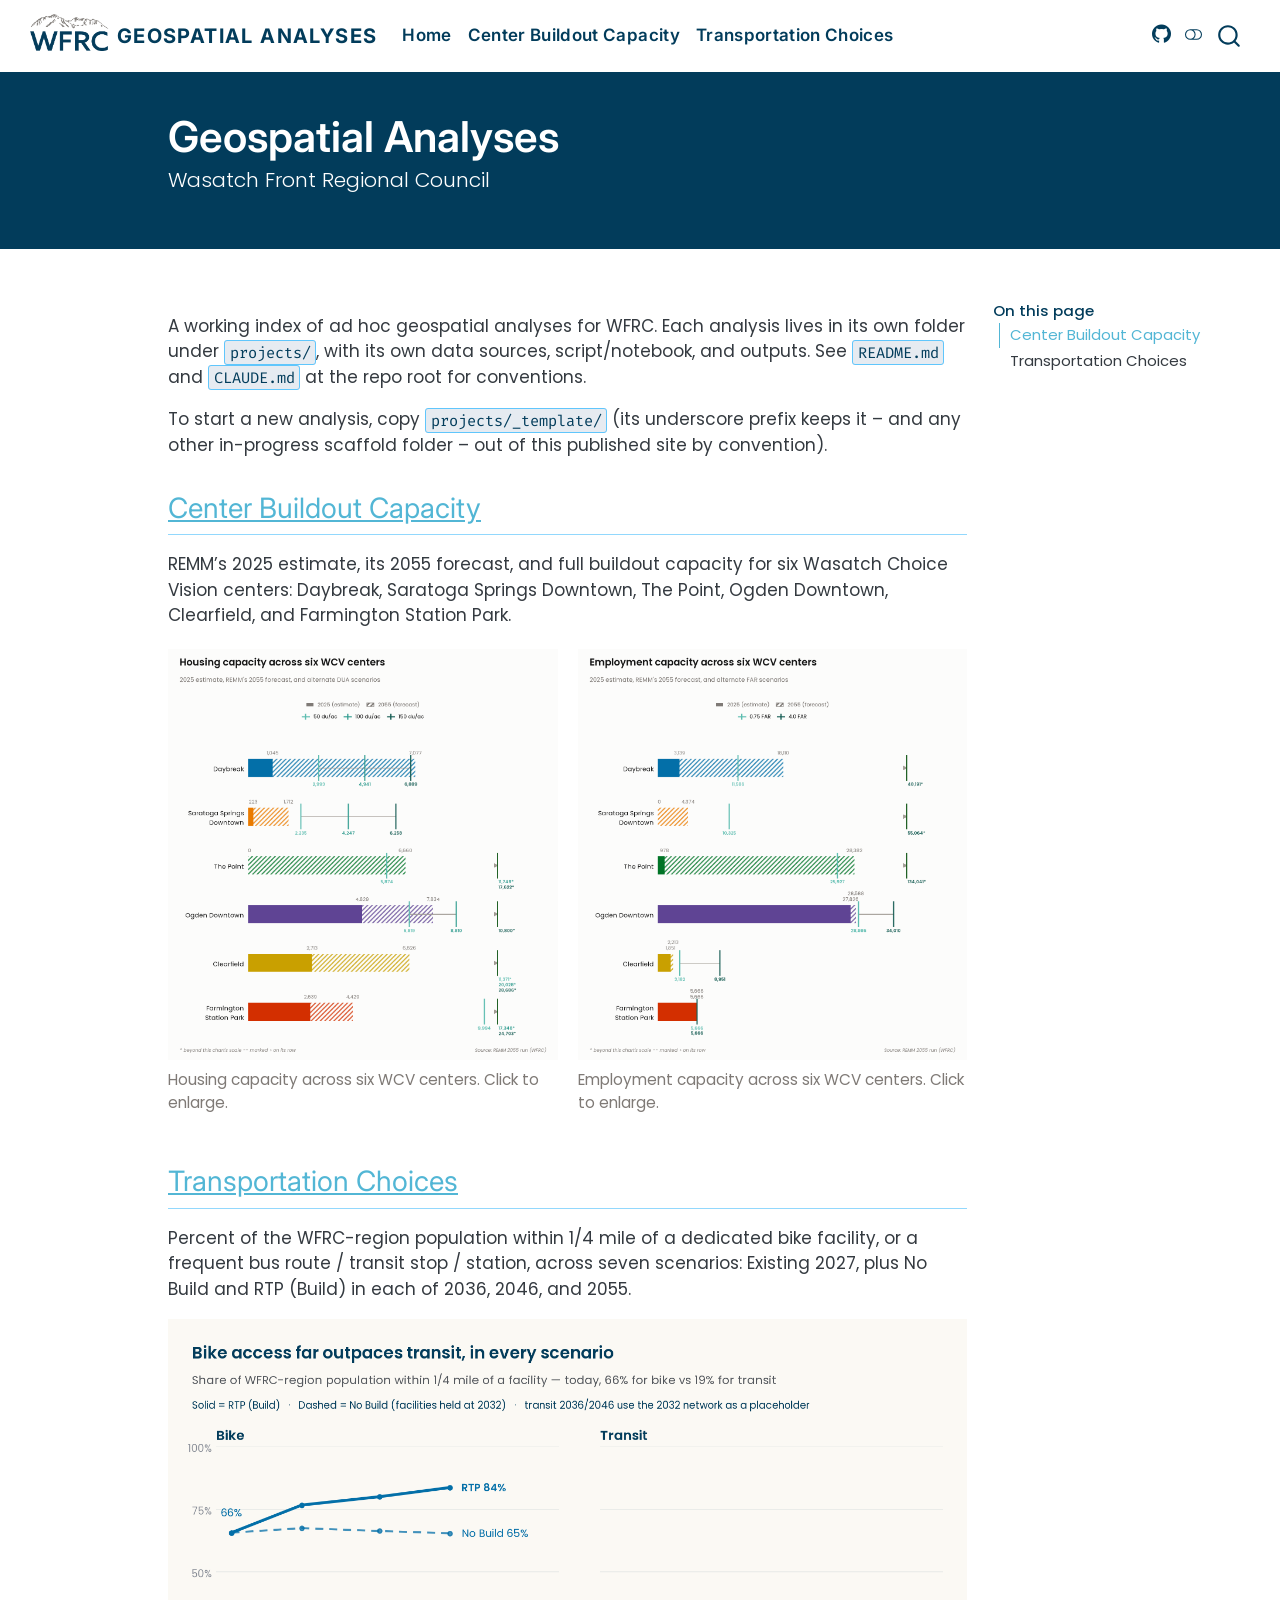
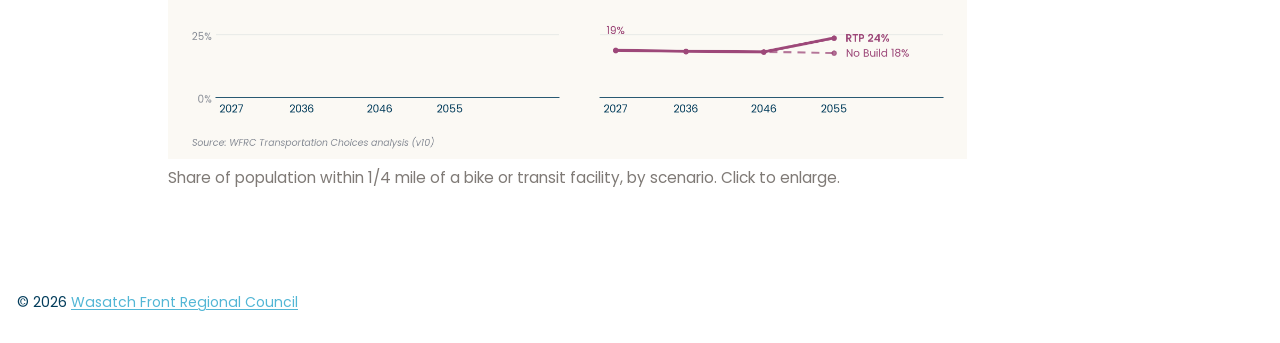
==== docs/index.html @ dd99d4b2 "Use TDM transit stops for 2032/2055 and add 2036/2046 scenarios Transit 2032 and 2055 now come from " ====
<!DOCTYPE html>
<html xmlns="http://www.w3.org/1999/xhtml" lang="en" xml:lang="en"><head>

<meta charset="utf-8">
<meta name="generator" content="quarto-1.10.19">

<meta name="viewport" content="width=device-width, initial-scale=1.0, user-scalable=yes">


<title>Geospatial Analyses</title>
<style>
/* Default styles provided by pandoc.
** See https://pandoc.org/MANUAL.html#variables-for-html for config info.
*/
span.smallcaps{font-variant: small-caps;}
div.columns{display: flex; gap: 1.5em;}
div.column{flex: auto;}
@media screen {
div.columns{gap: min(4vw, 1.5em);}
div.column{overflow-x: auto;}
}
div.hanging-indent{margin-left: 1.5em; text-indent: -1.5em;}
ul.task-list{list-style: none;}
ul.task-list li input[type="checkbox"] {
  width: 0.8em;
  margin: 0 0.8em 0.2em -1em; /* quarto-specific, see https://github.com/quarto-dev/quarto-cli/issues/4556 */ 
  vertical-align: middle;
}
</style>


<script src="site_libs/quarto-nav/quarto-nav.js"></script>
<script src="site_libs/quarto-nav/headroom.min.js"></script>
<script src="site_libs/clipboard/clipboard.min.js"></script>
<script src="site_libs/quarto-search/autocomplete.umd.js"></script>
<script src="site_libs/quarto-search/fuse.min.js"></script>
<script src="site_libs/quarto-search/quarto-search.js"></script>
<meta name="quarto:offset" content="./">
<link href="site_libs\quarto-contrib\quarto-project\WFRCAnalytics\wfrc-brand\assets\logo\abbreviated\WFRC_logo_abbreviated_color_transparent.png" rel="icon" type="image/png">
<script src="site_libs/quarto-html/quarto.js" type="module"></script>
<script src="site_libs/quarto-html/tabsets/tabsets.js" type="module"></script>
<script src="site_libs/quarto-html/popper.min.js"></script>
<script src="site_libs/quarto-html/tippy.umd.min.js"></script>
<script src="site_libs/quarto-html/anchor.min.js"></script>
<link href="site_libs/quarto-html/tippy.css" rel="stylesheet">
<link href="site_libs/quarto-html/quarto-syntax-highlighting-60ec1177cfdf62637d5ff5fe2fc1aa23.css" rel="stylesheet" class="quarto-color-scheme" id="quarto-text-highlighting-styles">
<link href="site_libs/quarto-html/quarto-syntax-highlighting-dark-89f44826677438c52e290590fe6b0c8e.css" rel="stylesheet" class="quarto-color-scheme quarto-color-alternate" id="quarto-text-highlighting-styles">
<link href="site_libs/quarto-html/quarto-syntax-highlighting-60ec1177cfdf62637d5ff5fe2fc1aa23.css" rel="stylesheet" class="quarto-color-scheme-extra" id="quarto-text-highlighting-styles">
<script src="site_libs/bootstrap/bootstrap.min.js"></script>
<link href="site_libs/bootstrap/bootstrap-icons.css" rel="stylesheet">
<link href="site_libs/bootstrap/bootstrap-3046a2816f1eb4cf4ba0e1340347d047.min.css" rel="stylesheet" append-hash="true" class="quarto-color-scheme" id="quarto-bootstrap" data-mode="light">
<link href="site_libs/bootstrap/bootstrap-dark-b57f8575dc63be3942c758a4f1ae21c0.min.css" rel="stylesheet" append-hash="true" class="quarto-color-scheme quarto-color-alternate" id="quarto-bootstrap" data-mode="dark">
<link href="site_libs/bootstrap/bootstrap-3046a2816f1eb4cf4ba0e1340347d047.min.css" rel="stylesheet" append-hash="true" class="quarto-color-scheme-extra" id="quarto-bootstrap" data-mode="light">
<script src="site_libs/quarto-contrib/glightbox/glightbox.min.js"></script>
<link href="site_libs/quarto-contrib/glightbox/glightbox.min.css" rel="stylesheet">
<link href="site_libs/quarto-contrib/glightbox/lightbox.css" rel="stylesheet">
<script id="quarto-search-options" type="application/json">{
  "location": "navbar",
  "copy-button": false,
  "collapse-after": 3,
  "panel-placement": "end",
  "type": "overlay",
  "limit": 50,
  "keyboard-shortcut": [
    "f",
    "/",
    "s"
  ],
  "show-item-context": false,
  "language": {
    "search-no-results-text": "No results",
    "search-matching-documents-text": "matching documents",
    "search-copy-link-title": "Copy link to search",
    "search-hide-matches-text": "Hide additional matches",
    "search-more-match-text": "more match in this document",
    "search-more-matches-text": "more matches in this document",
    "search-clear-button-title": "Clear",
    "search-text-placeholder": "",
    "search-detached-cancel-button-title": "Cancel",
    "search-submit-button-title": "Submit",
    "search-label": "Search"
  }
}</script>


</head>

<body class="nav-fixed quarto-light"><script id="quarto-html-before-body" type="application/javascript">
    const toggleBodyColorMode = (bsSheetEl) => {
      const mode = bsSheetEl.getAttribute("data-mode");
      const bodyEl = window.document.querySelector("body");
      if (mode === "dark") {
        bodyEl.classList.add("quarto-dark");
        bodyEl.classList.remove("quarto-light");
      } else {
        bodyEl.classList.add("quarto-light");
        bodyEl.classList.remove("quarto-dark");
      }
    }
    const toggleBodyColorPrimary = () => {
      const bsSheetEl = window.document.querySelector("link#quarto-bootstrap:not([rel=disabled-stylesheet])");
      if (bsSheetEl) {
        toggleBodyColorMode(bsSheetEl);
      }
    }
    const setColorSchemeToggle = (alternate) => {
      const toggles = window.document.querySelectorAll('.quarto-color-scheme-toggle');
      for (let i=0; i < toggles.length; i++) {
        const toggle = toggles[i];
        if (toggle) {
          if (alternate) {
            toggle.classList.add("alternate");
          } else {
            toggle.classList.remove("alternate");
          }
        }
      }
    };
    const toggleColorMode = (alternate) => {
      // Switch the stylesheets
      const primaryStylesheets = window.document.querySelectorAll('link.quarto-color-scheme:not(.quarto-color-alternate)');
      const alternateStylesheets = window.document.querySelectorAll('link.quarto-color-scheme.quarto-color-alternate');
      manageTransitions('#quarto-margin-sidebar .nav-link', false);
      if (alternate) {
        // note: dark is layered on light, we don't disable primary!
        enableStylesheet(alternateStylesheets);
        for (const sheetNode of alternateStylesheets) {
          if (sheetNode.id === "quarto-bootstrap") {
            toggleBodyColorMode(sheetNode);
          }
        }
      } else {
        disableStylesheet(alternateStylesheets);
        enableStylesheet(primaryStylesheets)
        toggleBodyColorPrimary();
      }
      manageTransitions('#quarto-margin-sidebar .nav-link', true);
      // Switch the toggles
      setColorSchemeToggle(alternate)
      // Hack to workaround the fact that safari doesn't
      // properly recolor the scrollbar when toggling (#1455)
      if (navigator.userAgent.indexOf('Safari') > 0 && navigator.userAgent.indexOf('Chrome') == -1) {
        manageTransitions("body", false);
        window.scrollTo(0, 1);
        setTimeout(() => {
          window.scrollTo(0, 0);
          manageTransitions("body", true);
        }, 40);
      }
    }
    const disableStylesheet = (stylesheets) => {
      for (let i=0; i < stylesheets.length; i++) {
        const stylesheet = stylesheets[i];
        stylesheet.rel = 'disabled-stylesheet';
      }
    }
    const enableStylesheet = (stylesheets) => {
      for (let i=0; i < stylesheets.length; i++) {
        const stylesheet = stylesheets[i];
        if(stylesheet.rel !== 'stylesheet') { // for Chrome, which will still FOUC without this check
          stylesheet.rel = 'stylesheet';
        }
      }
    }
    const manageTransitions = (selector, allowTransitions) => {
      const els = window.document.querySelectorAll(selector);
      for (let i=0; i < els.length; i++) {
        const el = els[i];
        if (allowTransitions) {
          el.classList.remove('notransition');
        } else {
          el.classList.add('notransition');
        }
      }
    }
    const isFileUrl = () => {
      return window.location.protocol === 'file:';
    }
    const hasAlternateSentinel = () => {
      let styleSentinel = getColorSchemeSentinel();
      if (styleSentinel !== null) {
        return styleSentinel === "alternate";
      } else {
        return false;
      }
    }
    const setStyleSentinel = (alternate) => {
      const value = alternate ? "alternate" : "default";
      if (!isFileUrl()) {
        window.localStorage.setItem("quarto-color-scheme", value);
      } else {
        localAlternateSentinel = value;
      }
    }
    const getColorSchemeSentinel = () => {
      if (!isFileUrl()) {
        const storageValue = window.localStorage.getItem("quarto-color-scheme");
        return storageValue != null ? storageValue : localAlternateSentinel;
      } else {
        return localAlternateSentinel;
      }
    }
    const toggleGiscusIfUsed = (isAlternate, darkModeDefault) => {
      const baseTheme = document.querySelector('#giscus-base-theme')?.value ?? 'light';
      const alternateTheme = document.querySelector('#giscus-alt-theme')?.value ?? 'dark';
      let newTheme = '';
      if(authorPrefersDark) {
        newTheme = isAlternate ? baseTheme : alternateTheme;
      } else {
        newTheme = isAlternate ? alternateTheme : baseTheme;
      }
      const changeGiscusTheme = () => {
        // From: https://github.com/giscus/giscus/issues/336
        const sendMessage = (message) => {
          const iframe = document.querySelector('iframe.giscus-frame');
          if (!iframe) return;
          iframe.contentWindow.postMessage({ giscus: message }, 'https://giscus.app');
        }
        sendMessage({
          setConfig: {
            theme: newTheme
          }
        });
      }
      const isGiscussLoaded = window.document.querySelector('iframe.giscus-frame') !== null;
      if (isGiscussLoaded) {
        changeGiscusTheme();
      }
    };
    const authorPrefersDark = false;
    const queryPrefersDark = window.matchMedia('(prefers-color-scheme: dark)');
    const darkModeDefault = queryPrefersDark.matches;
      document.querySelector('link#quarto-text-highlighting-styles.quarto-color-scheme-extra').rel = 'disabled-stylesheet';
      document.querySelector('link#quarto-bootstrap.quarto-color-scheme-extra').rel = 'disabled-stylesheet';
    let localAlternateSentinel = darkModeDefault ? 'alternate' : 'default';
    // Dark / light mode switch
    window.quartoToggleColorScheme = () => {
      // Read the current dark / light value
      let toAlternate = !hasAlternateSentinel();
      toggleColorMode(toAlternate);
      setStyleSentinel(toAlternate);
      toggleGiscusIfUsed(toAlternate, darkModeDefault);
      window.dispatchEvent(new Event('resize'));
    };
    queryPrefersDark.addEventListener("change", e => {
      if(window.localStorage.getItem("quarto-color-scheme") !== null)
        return;
      const alternate = e.matches
      toggleColorMode(alternate);
      localAlternateSentinel = e.matches ? 'alternate' : 'default'; // this is used alongside local storage!
      toggleGiscusIfUsed(alternate, darkModeDefault);
    });
    // Switch to dark mode if need be
    if (hasAlternateSentinel()) {
      toggleColorMode(true);
    } else {
      toggleColorMode(false);
    }
  </script>

<div id="quarto-search-results"></div>
  <header id="quarto-header" class="headroom fixed-top quarto-banner">
    <nav class="navbar navbar-expand-lg " data-bs-theme="dark">
      <div class="navbar-container container-fluid">
      <div class="navbar-brand-container mx-auto">
    <a href="./index.html" class="navbar-brand navbar-brand-logo">
    <img src="site_libs\quarto-contrib\quarto-project\WFRCAnalytics\wfrc-brand\assets\logo\abbreviated\WFRC_logo_abbreviated_color_transparent.png" alt="" class="navbar-logo light-content">
    <img src="site_libs\quarto-contrib\quarto-project\WFRCAnalytics\wfrc-brand\assets\logo\abbreviated\WFRC_logo_abbreviated_white_transparent.png" alt="" class="navbar-logo dark-content">
    </a>
    <a class="navbar-brand" href="./index.html">
    <span class="navbar-title">Geospatial Analyses</span>
    </a>
  </div>
            <div id="quarto-search" class="" title="Search"></div>
          <button class="navbar-toggler" type="button" data-bs-toggle="collapse" data-bs-target="#navbarCollapse" aria-controls="navbarCollapse" role="menu" aria-expanded="false" aria-label="Toggle navigation" onclick="if (window.quartoToggleHeadroom) { window.quartoToggleHeadroom(); }">
  <span class="navbar-toggler-icon"></span>
</button>
          <div class="collapse navbar-collapse" id="navbarCollapse">
            <ul class="navbar-nav navbar-nav-scroll me-auto">
  <li class="nav-item">
    <a class="nav-link active" href="./index.html" aria-current="page"> 
<span class="menu-text">Home</span></a>
  </li>  
  <li class="nav-item">
    <a class="nav-link" href="./projects/center-buildout-capacity/index.html"> 
<span class="menu-text">Center Buildout Capacity</span></a>
  </li>  
  <li class="nav-item">
    <a class="nav-link" href="./projects/transportation-choices/index.html"> 
<span class="menu-text">Transportation Choices</span></a>
  </li>  
</ul>
            <ul class="navbar-nav navbar-nav-scroll ms-auto">
  <li class="nav-item compact">
    <a class="nav-link" href="https://github.com/WFRCAnalytics/GIS-adhoc-analyses"> <i class="bi bi-github" role="img" aria-label="GitHub repository">
</i> 
<span class="menu-text"></span></a>
  </li>  
</ul>
          </div> <!-- /navcollapse -->
            <div class="quarto-navbar-tools">
  <a href="" class="quarto-color-scheme-toggle quarto-navigation-tool  px-1" onclick="window.quartoToggleColorScheme(); return false;" title="Toggle dark mode"><i class="bi"></i></a>
</div>
      </div> <!-- /container-fluid -->
    </nav>
</header>
<!-- content -->
<header id="title-block-header" class="quarto-title-block default page-columns page-full">
  <div class="quarto-title-banner page-columns page-full">
    <div class="quarto-title column-body">
      <h1 class="title">Geospatial Analyses</h1>
            <p class="subtitle lead">Wasatch Front Regional Council</p>
                      </div>
  </div>
    
  
  <div class="quarto-title-meta">

      
    
      
    </div>
    
  
  </header><div id="quarto-content" class="quarto-container page-columns page-rows-contents page-layout-article page-navbar">
<!-- sidebar -->
<!-- margin-sidebar -->
    <div id="quarto-margin-sidebar" class="sidebar margin-sidebar">
        <nav id="TOC" role="doc-toc" class="toc-active">
    <h2 id="toc-title">On this page</h2>
   
  <ul>
  <li><a href="#center-buildout-capacity" id="toc-center-buildout-capacity" class="nav-link active" data-scroll-target="#center-buildout-capacity">Center Buildout Capacity</a></li>
  <li><a href="#transportation-choices" id="toc-transportation-choices" class="nav-link" data-scroll-target="#transportation-choices">Transportation Choices</a></li>
  </ul>
</nav>
    </div>
<!-- main -->
<main class="content quarto-banner-title-block" id="quarto-document-content">






<p>A working index of ad hoc geospatial analyses for WFRC. Each analysis lives in its own folder under <code>projects/</code>, with its own data sources, script/notebook, and outputs. See <code>README.md</code> and <code>CLAUDE.md</code> at the repo root for conventions.</p>
<p>To start a new analysis, copy <code>projects/_template/</code> (its underscore prefix keeps it – and any other in-progress scaffold folder – out of this published site by convention).</p>
<section id="center-buildout-capacity" class="level2">
<h2 class="anchored" data-anchor-id="center-buildout-capacity"><a href="./projects/center-buildout-capacity/index.html">Center Buildout Capacity</a></h2>
<p>REMM’s 2025 estimate, its 2055 forecast, and full buildout capacity for six Wasatch Choice Vision centers: Daybreak, Saratoga Springs Downtown, The Point, Ogden Downtown, Clearfield, and Farmington Station Park.</p>
<div class="quarto-layout-panel" data-layout-ncol="2">
<div class="quarto-layout-row">
<div class="quarto-layout-cell" style="flex-basis: 50.0%;justify-content: flex-start;">
<div class="quarto-figure quarto-figure-center">
<figure class="figure">
<p><a href="projects/center-buildout-capacity/output/housing_buildout.png" class="lightbox" data-gallery="center-buildout-capacity" title="Housing capacity across six WCV centers. Click to enlarge."><img src="projects/center-buildout-capacity/output/housing_buildout.png" class="img-fluid figure-img" alt="Housing capacity across six WCV centers. Click to enlarge."></a></p>
<figcaption>Housing capacity across six WCV centers. Click to enlarge.</figcaption>
</figure>
</div>
</div>
<div class="quarto-layout-cell" style="flex-basis: 50.0%;justify-content: flex-start;">
<div class="quarto-figure quarto-figure-center">
<figure class="figure">
<p><a href="projects/center-buildout-capacity/output/employment_buildout.png" class="lightbox" data-gallery="center-buildout-capacity" title="Employment capacity across six WCV centers. Click to enlarge."><img src="projects/center-buildout-capacity/output/employment_buildout.png" class="img-fluid figure-img" alt="Employment capacity across six WCV centers. Click to enlarge."></a></p>
<figcaption>Employment capacity across six WCV centers. Click to enlarge.</figcaption>
</figure>
</div>
</div>
</div>
</div>
</section>
<section id="transportation-choices" class="level2">
<h2 class="anchored" data-anchor-id="transportation-choices"><a href="./projects/transportation-choices/index.html">Transportation Choices</a></h2>
<p>Percent of the WFRC-region population within 1/4 mile of a dedicated bike facility, or a frequent bus route / transit stop / station, across seven scenarios: Existing 2027, plus No Build and RTP (Build) in each of 2036, 2046, and 2055.</p>
<div class="quarto-figure quarto-figure-center">
<figure class="figure">
<p><a href="projects/transportation-choices/output/region_pct.png" class="lightbox" data-gallery="transportation-choices" title="Share of population within 1/4 mile of a bike or transit facility, by scenario. Click to enlarge."><img src="projects/transportation-choices/output/region_pct.png" class="img-fluid figure-img" alt="Share of population within 1/4 mile of a bike or transit facility, by scenario. Click to enlarge."></a></p>
<figcaption>Share of population within 1/4 mile of a bike or transit facility, by scenario. Click to enlarge.</figcaption>
</figure>
</div>


</section>

<a onclick="window.scrollTo(0, 0); return false;" role="button" id="quarto-back-to-top"><i class="bi bi-arrow-up"></i> Back to top</a></main> <!-- /main -->
<script id="quarto-html-after-body" type="application/javascript">
  window.document.addEventListener("DOMContentLoaded", function (event) {
    // Ensure there is a toggle, if there isn't float one in the top right
    if (window.document.querySelector('.quarto-color-scheme-toggle') === null) {
      const a = window.document.createElement('a');
      a.classList.add('top-right');
      a.classList.add('quarto-color-scheme-toggle');
      a.href = "";
      a.onclick = function() { try { window.quartoToggleColorScheme(); } catch {} return false; };
      const i = window.document.createElement("i");
      i.classList.add('bi');
      a.appendChild(i);
      window.document.body.appendChild(a);
    }
    setColorSchemeToggle(hasAlternateSentinel())
    const icon = "";
    const anchorJS = new window.AnchorJS();
    anchorJS.options = {
      placement: 'right',
      icon: icon
    };
    anchorJS.add('.anchored');
    const isCodeAnnotation = (el) => {
      for (const clz of el.classList) {
        if (clz.startsWith('code-annotation-')) {                     
          return true;
        }
      }
      return false;
    }
    const onCopySuccess = function(e) {
      // button target
      const button = e.trigger;
      // don't keep focus
      button.blur();
      // flash "checked"
      button.classList.add('code-copy-button-checked');
      var currentTitle = button.getAttribute("title");
      button.setAttribute("title", "Copied!");
      let tooltip;
      if (window.bootstrap) {
        button.setAttribute("data-bs-toggle", "tooltip");
        button.setAttribute("data-bs-placement", "left");
        button.setAttribute("data-bs-title", "Copied!");
        tooltip = new bootstrap.Tooltip(button, 
          { trigger: "manual", 
            customClass: "code-copy-button-tooltip",
            offset: [0, -8]});
        tooltip.show();    
      }
      setTimeout(function() {
        if (tooltip) {
          tooltip.hide();
          button.removeAttribute("data-bs-title");
          button.removeAttribute("data-bs-toggle");
          button.removeAttribute("data-bs-placement");
        }
        button.setAttribute("title", currentTitle);
        button.classList.remove('code-copy-button-checked');
      }, 1000);
      // clear code selection
      e.clearSelection();
    }
    const getTextToCopy = function(trigger) {
      const outerScaffold = trigger.parentElement.cloneNode(true);
      const codeEl = outerScaffold.querySelector('code');
      for (const childEl of codeEl.children) {
        if (isCodeAnnotation(childEl)) {
          childEl.remove();
        }
      }
      return codeEl.innerText;
    }
    const clipboard = new window.ClipboardJS('.code-copy-button:not([data-in-quarto-modal])', {
      text: getTextToCopy
    });
    clipboard.on('success', onCopySuccess);
    if (window.document.getElementById('quarto-embedded-source-code-modal')) {
      const clipboardModal = new window.ClipboardJS('.code-copy-button[data-in-quarto-modal]', {
        text: getTextToCopy,
        container: window.document.getElementById('quarto-embedded-source-code-modal')
      });
      clipboardModal.on('success', onCopySuccess);
    }
      var localhostRegex = new RegExp(/^(?:http|https):\/\/localhost\:?[0-9]*\//);
      var mailtoRegex = new RegExp(/^mailto:/);
        var filterRegex = new RegExp("https:\/\/wfrcanalytics\.github\.io\/GIS-adhoc-analyses");
      var isInternal = (href) => {
          return filterRegex.test(href) || localhostRegex.test(href) || mailtoRegex.test(href);
      }
      // Inspect non-navigation links and adorn them if external
     var links = window.document.querySelectorAll('a[href]:not(.nav-link):not(.navbar-brand):not(.toc-action):not(.sidebar-link):not(.sidebar-item-toggle):not(.pagination-link):not(.no-external):not([aria-hidden]):not(.dropdown-item):not(.quarto-navigation-tool):not(.about-link)');
      for (var i=0; i<links.length; i++) {
        const link = links[i];
        if (!isInternal(link.href)) {
          // undo the damage that might have been done by quarto-nav.js in the case of
          // links that we want to consider external
          if (link.dataset.originalHref !== undefined) {
            link.href = link.dataset.originalHref;
          }
        }
      }
    function tippyHover(el, contentFn, onTriggerFn, onUntriggerFn) {
      const config = {
        allowHTML: true,
        maxWidth: 500,
        delay: 100,
        arrow: false,
        appendTo: function(el) {
            return el.parentElement;
        },
        interactive: true,
        interactiveBorder: 10,
        theme: 'quarto',
        placement: 'bottom-start',
      };
      if (contentFn) {
        config.content = contentFn;
      }
      if (onTriggerFn) {
        config.onTrigger = onTriggerFn;
      }
      if (onUntriggerFn) {
        config.onUntrigger = onUntriggerFn;
      }
      window.tippy(el, config); 
    }
    const noterefs = window.document.querySelectorAll('a[role="doc-noteref"]');
    for (var i=0; i<noterefs.length; i++) {
      const ref = noterefs[i];
      tippyHover(ref, function() {
        // use id or data attribute instead here
        let href = ref.getAttribute('data-footnote-href') || ref.getAttribute('href');
        try { href = new URL(href).hash; } catch {}
        const id = href.replace(/^#\/?/, "");
        const note = window.document.getElementById(id);
        if (note) {
          return note.innerHTML;
        } else {
          return "";
        }
      });
    }
    const xrefs = window.document.querySelectorAll('a.quarto-xref');
    const processXRef = (id, note) => {
      // Strip column container classes
      const stripColumnClz = (el) => {
        el.classList.remove("page-full", "page-columns");
        if (el.children) {
          for (const child of el.children) {
            stripColumnClz(child);
          }
        }
      }
      stripColumnClz(note)
      if (id === null || id.startsWith('sec-')) {
        // Special case sections, only their first couple elements
        const container = document.createElement("div");
        if (note.children && note.children.length > 2) {
          container.appendChild(note.children[0].cloneNode(true));
          for (let i = 1; i < note.children.length; i++) {
            const child = note.children[i];
            if (child.tagName === "P" && child.innerText === "") {
              continue;
            } else {
              container.appendChild(child.cloneNode(true));
              break;
            }
          }
          if (window.Quarto?.typesetMath) {
            window.Quarto.typesetMath(container);
          }
          return container.innerHTML
        } else {
          if (window.Quarto?.typesetMath) {
            window.Quarto.typesetMath(note);
          }
          return note.innerHTML;
        }
      } else {
        // Remove any anchor links if they are present
        const anchorLink = note.querySelector('a.anchorjs-link');
        if (anchorLink) {
          anchorLink.remove();
        }
        if (window.Quarto?.typesetMath) {
          window.Quarto.typesetMath(note);
        }
        if (note.classList.contains("callout")) {
          return note.outerHTML;
        } else {
          return note.innerHTML;
        }
      }
    }
    for (var i=0; i<xrefs.length; i++) {
      const xref = xrefs[i];
      tippyHover(xref, undefined, function(instance) {
        instance.disable();
        let url = xref.getAttribute('href');
        let hash = undefined; 
        if (url.startsWith('#')) {
          hash = url;
        } else {
          try { hash = new URL(url).hash; } catch {}
        }
        if (hash) {
          const id = hash.replace(/^#\/?/, "");
          const note = window.document.getElementById(id);
          if (note !== null) {
            try {
              const html = processXRef(id, note.cloneNode(true));
              instance.setContent(html);
            } finally {
              instance.enable();
              instance.show();
            }
          } else {
            // See if we can fetch this
            fetch(url.split('#')[0])
            .then(res => res.text())
            .then(html => {
              const parser = new DOMParser();
              const htmlDoc = parser.parseFromString(html, "text/html");
              const note = htmlDoc.getElementById(id);
              if (note !== null) {
                const html = processXRef(id, note);
                instance.setContent(html);
              } 
            }).finally(() => {
              instance.enable();
              instance.show();
            });
          }
        } else {
          // See if we can fetch a full url (with no hash to target)
          // This is a special case and we should probably do some content thinning / targeting
          fetch(url)
          .then(res => res.text())
          .then(html => {
            const parser = new DOMParser();
            const htmlDoc = parser.parseFromString(html, "text/html");
            const note = htmlDoc.querySelector('main.content');
            if (note !== null) {
              // This should only happen for chapter cross references
              // (since there is no id in the URL)
              // remove the first header
              if (note.children.length > 0 && note.children[0].tagName === "HEADER") {
                note.children[0].remove();
              }
              const html = processXRef(null, note);
              instance.setContent(html);
            } 
          }).finally(() => {
            instance.enable();
            instance.show();
          });
        }
      }, function(instance) {
      });
    }
        let selectedAnnoteEl;
        const selectorForAnnotation = ( cell, annotation) => {
          let cellAttr = 'data-code-cell="' + cell + '"';
          let lineAttr = 'data-code-annotation="' +  annotation + '"';
          const selector = 'span[' + cellAttr + '][' + lineAttr + ']';
          return selector;
        }
        const selectCodeLines = (annoteEl) => {
          const doc = window.document;
          const targetCell = annoteEl.getAttribute("data-target-cell");
          const targetAnnotation = annoteEl.getAttribute("data-target-annotation");
          const annoteSpan = window.document.querySelector(selectorForAnnotation(targetCell, targetAnnotation));
          const lines = annoteSpan.getAttribute("data-code-lines").split(",");
          const lineIds = lines.map((line) => {
            return targetCell + "-" + line;
          })
          let top = null;
          let height = null;
          let parent = null;
          if (lineIds.length > 0) {
              //compute the position of the single el (top and bottom and make a div)
              const el = window.document.getElementById(lineIds[0]);
              top = el.offsetTop;
              height = el.offsetHeight;
              parent = el.parentElement.parentElement;
            if (lineIds.length > 1) {
              const lastEl = window.document.getElementById(lineIds[lineIds.length - 1]);
              const bottom = lastEl.offsetTop + lastEl.offsetHeight;
              height = bottom - top;
            }
            if (top !== null && height !== null && parent !== null) {
              // cook up a div (if necessary) and position it 
              let div = window.document.getElementById("code-annotation-line-highlight");
              if (div === null) {
                div = window.document.createElement("div");
                div.setAttribute("id", "code-annotation-line-highlight");
                div.style.position = 'absolute';
                parent.appendChild(div);
              }
              div.style.top = top - 2 + "px";
              div.style.height = height + 4 + "px";
              div.style.left = 0;
              let gutterDiv = window.document.getElementById("code-annotation-line-highlight-gutter");
              if (gutterDiv === null) {
                gutterDiv = window.document.createElement("div");
                gutterDiv.setAttribute("id", "code-annotation-line-highlight-gutter");
                gutterDiv.style.position = 'absolute';
                const codeCell = window.document.getElementById(targetCell);
                const gutter = codeCell.querySelector('.code-annotation-gutter');
                gutter.appendChild(gutterDiv);
              }
              gutterDiv.style.top = top - 2 + "px";
              gutterDiv.style.height = height + 4 + "px";
            }
            selectedAnnoteEl = annoteEl;
          }
        };
        const unselectCodeLines = () => {
          const elementsIds = ["code-annotation-line-highlight", "code-annotation-line-highlight-gutter"];
          elementsIds.forEach((elId) => {
            const div = window.document.getElementById(elId);
            if (div) {
              div.remove();
            }
          });
          selectedAnnoteEl = undefined;
        };
          // Handle positioning of the toggle
      window.addEventListener(
        "resize",
        throttle(() => {
          elRect = undefined;
          if (selectedAnnoteEl) {
            selectCodeLines(selectedAnnoteEl);
          }
        }, 10)
      );
      function throttle(fn, ms) {
      let throttle = false;
      let timer;
        return (...args) => {
          if(!throttle) { // first call gets through
              fn.apply(this, args);
              throttle = true;
          } else { // all the others get throttled
              if(timer) clearTimeout(timer); // cancel #2
              timer = setTimeout(() => {
                fn.apply(this, args);
                timer = throttle = false;
              }, ms);
          }
        };
      }
        // Attach click handler to the DT
        const annoteDls = window.document.querySelectorAll('dt[data-target-cell]');
        for (const annoteDlNode of annoteDls) {
          annoteDlNode.addEventListener('click', (event) => {
            const clickedEl = event.target;
            if (clickedEl !== selectedAnnoteEl) {
              unselectCodeLines();
              const activeEl = window.document.querySelector('dt[data-target-cell].code-annotation-active');
              if (activeEl) {
                activeEl.classList.remove('code-annotation-active');
              }
              selectCodeLines(clickedEl);
              clickedEl.classList.add('code-annotation-active');
            } else {
              // Unselect the line
              unselectCodeLines();
              clickedEl.classList.remove('code-annotation-active');
            }
          });
        }
    const findCites = (el) => {
      const parentEl = el.parentElement;
      if (parentEl) {
        const cites = parentEl.dataset.cites;
        if (cites) {
          return {
            el,
            cites: cites.split(' ')
          };
        } else {
          return findCites(el.parentElement)
        }
      } else {
        return undefined;
      }
    };
    var bibliorefs = window.document.querySelectorAll('a[role="doc-biblioref"]');
    for (var i=0; i<bibliorefs.length; i++) {
      const ref = bibliorefs[i];
      const citeInfo = findCites(ref);
      if (citeInfo) {
        tippyHover(citeInfo.el, function() {
          var popup = window.document.createElement('div');
          citeInfo.cites.forEach(function(cite) {
            var citeDiv = window.document.createElement('div');
            citeDiv.classList.add('hanging-indent');
            citeDiv.classList.add('csl-entry');
            var biblioDiv = window.document.getElementById('ref-' + cite);
            if (biblioDiv) {
              citeDiv.innerHTML = biblioDiv.innerHTML;
            }
            popup.appendChild(citeDiv);
          });
          return popup.innerHTML;
        });
      }
    }
  });
  </script>
</div> <!-- /content -->
<footer class="footer">
  <div class="nav-footer">
    <div class="nav-footer-left">
<p>© 2026 <a href="https://wfrc.utah.gov/">Wasatch Front Regional Council</a></p>
</div>   
    <div class="nav-footer-center">
      &nbsp;
    </div>
    <div class="nav-footer-right">
      &nbsp;
    </div>
  </div>
</footer>
<script>var lightboxQuarto = GLightbox({"closeEffect":"zoom","descPosition":"bottom","loop":false,"openEffect":"zoom","selector":".lightbox"});
(function() {
  let previousOnload = window.onload;
  window.onload = () => {
    if (previousOnload) {
      previousOnload();
    }
    lightboxQuarto.on('slide_before_load', (data) => {
      const { slideIndex, slideNode, slideConfig, player, trigger } = data;
      const href = trigger.getAttribute('href');
      if (href !== null) {
        const imgEl = window.document.querySelector(`a[href="${href}"] img`);
        if (imgEl !== null) {
          const srcAttr = imgEl.getAttribute("src");
          if (srcAttr && srcAttr.startsWith("data:")) {
            slideConfig.href = srcAttr;
          }
        }
      } 
    });
  
    lightboxQuarto.on('slide_after_load', (data) => {
      const { slideIndex, slideNode, slideConfig, player, trigger } = data;
      if (window.Quarto?.typesetMath) {
        window.Quarto.typesetMath(slideNode);
      }
    });
  
  };
  
})();
          </script>




</body></html>
---- docs/site_libs/quarto-html/tippy.css ----
.tippy-box[data-animation=fade][data-state=hidden]{opacity:0}[data-tippy-root]{max-width:calc(100vw - 10px)}.tippy-box{position:relative;background-color:#333;color:#fff;border-radius:4px;font-size:14px;line-height:1.4;white-space:normal;outline:0;transition-property:transform,visibility,opacity}.tippy-box[data-placement^=top]>.tippy-arrow{bottom:0}.tippy-box[data-placement^=top]>.tippy-arrow:before{bottom:-7px;left:0;border-width:8px 8px 0;border-top-color:initial;transform-origin:center top}.tippy-box[data-placement^=bottom]>.tippy-arrow{top:0}.tippy-box[data-placement^=bottom]>.tippy-arrow:before{top:-7px;left:0;border-width:0 8px 8px;border-bottom-color:initial;transform-origin:center bottom}.tippy-box[data-placement^=left]>.tippy-arrow{right:0}.tippy-box[data-placement^=left]>.tippy-arrow:before{border-width:8px 0 8px 8px;border-left-color:initial;right:-7px;transform-origin:center left}.tippy-box[data-placement^=right]>.tippy-arrow{left:0}.tippy-box[data-placement^=right]>.tippy-arrow:before{left:-7px;border-width:8px 8px 8px 0;border-right-color:initial;transform-origin:center right}.tippy-box[data-inertia][data-state=visible]{transition-timing-function:cubic-bezier(.54,1.5,.38,1.11)}.tippy-arrow{width:16px;height:16px;color:#333}.tippy-arrow:before{content:"";position:absolute;border-color:transparent;border-style:solid}.tippy-content{position:relative;padding:5px 9px;z-index:1}
---- docs/site_libs/quarto-html/quarto-syntax-highlighting-60ec1177cfdf62637d5ff5fe2fc1aa23.css ----
/* quarto syntax highlight colors */
:root {
  --quarto-hl-al-color: #ff5555;
  --quarto-hl-an-color: #6a737d;
  --quarto-hl-at-color: #d73a49;
  --quarto-hl-bn-color: #005cc5;
  --quarto-hl-bu-color: #d73a49;
  --quarto-hl-ch-color: #032f62;
  --quarto-hl-co-color: #6a737d;
  --quarto-hl-cv-color: #6a737d;
  --quarto-hl-cn-color: #005cc5;
  --quarto-hl-cf-color: #d73a49;
  --quarto-hl-dt-color: #d73a49;
  --quarto-hl-dv-color: #005cc5;
  --quarto-hl-do-color: #6a737d;
  --quarto-hl-er-color: #ff5555;
  --quarto-hl-ex-color: #d73a49;
  --quarto-hl-fl-color: #005cc5;
  --quarto-hl-fu-color: #6f42c1;
  --quarto-hl-im-color: #032f62;
  --quarto-hl-in-color: #6a737d;
  --quarto-hl-kw-color: #d73a49;
  --quarto-hl-op-color: #24292e;
  --quarto-hl-pp-color: #d73a49;
  --quarto-hl-re-color: #6a737d;
  --quarto-hl-sc-color: #005cc5;
  --quarto-hl-ss-color: #032f62;
  --quarto-hl-st-color: #032f62;
  --quarto-hl-va-color: #e36209;
  --quarto-hl-vs-color: #032f62;
  --quarto-hl-wa-color: #ff5555;
}

/* other quarto variables */
:root {
  --quarto-font-monospace: "Fira Code", SFMono-Regular, Menlo, Monaco, Consolas, "Liberation Mono", "Courier New", monospace;
}

/* syntax highlight based on Pandoc's rules */
pre > code.sourceCode > span {
  color: #24292e;
}

code.sourceCode > span {
  color: #24292e;
}

div.sourceCode,
div.sourceCode pre.sourceCode {
  color: #24292e;
}

/* Normal */
code span {
  color: #24292e;
}

/* Alert */
code span.al {
  font-weight: bold;
  color: #ff5555;
}

/* Annotation */
code span.an {
  color: #6a737d;
}

/* Attribute */
code span.at {
  color: #d73a49;
}

/* BaseN */
code span.bn {
  color: #005cc5;
}

/* BuiltIn */
code span.bu {
  color: #d73a49;
}

/* ControlFlow */
code span.cf {
  color: #d73a49;
}

/* Char */
code span.ch {
  color: #032f62;
}

/* Constant */
code span.cn {
  color: #005cc5;
}

/* Comment */
code span.co {
  color: #6a737d;
}

/* CommentVar */
code span.cv {
  color: #6a737d;
}

/* Documentation */
code span.do {
  color: #6a737d;
}

/* DataType */
code span.dt {
  color: #d73a49;
}

/* DecVal */
code span.dv {
  color: #005cc5;
}

/* Error */
code span.er {
  color: #ff5555;
  text-decoration: underline;
}

/* Extension */
code span.ex {
  font-weight: bold;
  color: #d73a49;
}

/* Float */
code span.fl {
  color: #005cc5;
}

/* Function */
code span.fu {
  color: #6f42c1;
}

/* Import */
code span.im {
  color: #032f62;
}

/* Information */
code span.in {
  color: #6a737d;
}

/* Keyword */
code span.kw {
  color: #d73a49;
}

/* Operator */
code span.op {
  color: #24292e;
}

/* Preprocessor */
code span.pp {
  color: #d73a49;
}

/* RegionMarker */
code span.re {
  color: #6a737d;
}

/* SpecialChar */
code span.sc {
  color: #005cc5;
}

/* SpecialString */
code span.ss {
  color: #032f62;
}

/* String */
code span.st {
  color: #032f62;
}

/* Variable */
code span.va {
  color: #e36209;
}

/* VerbatimString */
code span.vs {
  color: #032f62;
}

/* Warning */
code span.wa {
  color: #ff5555;
}

.prevent-inlining {
  content: "</";
}

/*# sourceMappingURL=10d6017742ddb5994aa2a65fd6781656.css.map */
---- docs/site_libs/quarto-html/quarto-syntax-highlighting-dark-89f44826677438c52e290590fe6b0c8e.css ----
/* quarto syntax highlight colors */
:root {
  --quarto-hl-al-color: #ff5555;
  --quarto-hl-an-color: #ff79c6;
  --quarto-hl-at-color: #ff79c6;
  --quarto-hl-bn-color: #bd93f9;
  --quarto-hl-bu-color: #8be9fd;
  --quarto-hl-ch-color: #f1fa8c;
  --quarto-hl-co-color: #6272a4;
  --quarto-hl-cv-color: #8be9fd;
  --quarto-hl-cn-color: #bd93f9;
  --quarto-hl-cf-color: #ff79c6;
  --quarto-hl-dt-color: #8be9fd;
  --quarto-hl-dv-color: #bd93f9;
  --quarto-hl-do-color: #ffb86c;
  --quarto-hl-er-color: #ff5555;
  --quarto-hl-ex-color: #8be9fd;
  --quarto-hl-fl-color: #bd93f9;
  --quarto-hl-fu-color: #50fa7b;
  --quarto-hl-im-color: #ff79c6;
  --quarto-hl-in-color: #f1fa8c;
  --quarto-hl-kw-color: #ff79c6;
  --quarto-hl-op-color: #f8f8f2;
  --quarto-hl-pp-color: #ff79c6;
  --quarto-hl-re-color: #8be9fd;
  --quarto-hl-sc-color: #ff79c6;
  --quarto-hl-ss-color: #f1fa8c;
  --quarto-hl-st-color: #f1fa8c;
  --quarto-hl-va-color: #8be9fd;
  --quarto-hl-vs-color: #f1fa8c;
  --quarto-hl-wa-color: #ff5555;
}

/* other quarto variables */
:root {
  --quarto-font-monospace: "Fira Code", SFMono-Regular, Menlo, Monaco, Consolas, "Liberation Mono", "Courier New", monospace;
}

/* syntax highlight based on Pandoc's rules */
pre > code.sourceCode > span {
  color: #f8f8f2;
}

code.sourceCode > span {
  color: #f8f8f2;
}

div.sourceCode,
div.sourceCode pre.sourceCode {
  color: #f8f8f2;
}

/* Normal */
code span {
  color: #f8f8f2;
}

/* Alert */
code span.al {
  font-weight: bold;
  color: #ff5555;
}

/* Annotation */
code span.an {
  color: #ff79c6;
}

/* Attribute */
code span.at {
  color: #ff79c6;
}

/* BaseN */
code span.bn {
  color: #bd93f9;
}

/* BuiltIn */
code span.bu {
  color: #8be9fd;
}

/* ControlFlow */
code span.cf {
  color: #ff79c6;
}

/* Char */
code span.ch {
  color: #f1fa8c;
}

/* Constant */
code span.cn {
  font-weight: bold;
  color: #bd93f9;
}

/* Comment */
code span.co {
  color: #6272a4;
}

/* CommentVar */
code span.cv {
  color: #8be9fd;
}

/* Documentation */
code span.do {
  color: #ffb86c;
}

/* DataType */
code span.dt {
  font-style: italic;
  color: #8be9fd;
}

/* DecVal */
code span.dv {
  color: #bd93f9;
}

/* Error */
code span.er {
  color: #ff5555;
  text-decoration: underline;
}

/* Extension */
code span.ex {
  color: #8be9fd;
}

/* Float */
code span.fl {
  color: #bd93f9;
}

/* Function */
code span.fu {
  color: #50fa7b;
}

/* Import */
code span.im {
  color: #ff79c6;
}

/* Information */
code span.in {
  color: #f1fa8c;
}

/* Keyword */
code span.kw {
  color: #ff79c6;
}

/* Operator */
code span.op {
  color: #f8f8f2;
}

/* Preprocessor */
code span.pp {
  color: #ff79c6;
}

/* RegionMarker */
code span.re {
  color: #8be9fd;
}

/* SpecialChar */
code span.sc {
  color: #ff79c6;
}

/* SpecialString */
code span.ss {
  color: #f1fa8c;
}

/* String */
code span.st {
  color: #f1fa8c;
}

/* Variable */
code span.va {
  color: #8be9fd;
}

/* VerbatimString */
code span.vs {
  color: #f1fa8c;
}

/* Warning */
code span.wa {
  color: #ff5555;
}

.prevent-inlining {
  content: "</";
}

/*# sourceMappingURL=6b6f5a07ed2ac8cabe13363df8959563.css.map */
---- docs/site_libs/quarto-html/quarto-syntax-highlighting-60ec1177cfdf62637d5ff5fe2fc1aa23.css ----
/* quarto syntax highlight colors */
:root {
  --quarto-hl-al-color: #ff5555;
  --quarto-hl-an-color: #6a737d;
  --quarto-hl-at-color: #d73a49;
  --quarto-hl-bn-color: #005cc5;
  --quarto-hl-bu-color: #d73a49;
  --quarto-hl-ch-color: #032f62;
  --quarto-hl-co-color: #6a737d;
  --quarto-hl-cv-color: #6a737d;
  --quarto-hl-cn-color: #005cc5;
  --quarto-hl-cf-color: #d73a49;
  --quarto-hl-dt-color: #d73a49;
  --quarto-hl-dv-color: #005cc5;
  --quarto-hl-do-color: #6a737d;
  --quarto-hl-er-color: #ff5555;
  --quarto-hl-ex-color: #d73a49;
  --quarto-hl-fl-color: #005cc5;
  --quarto-hl-fu-color: #6f42c1;
  --quarto-hl-im-color: #032f62;
  --quarto-hl-in-color: #6a737d;
  --quarto-hl-kw-color: #d73a49;
  --quarto-hl-op-color: #24292e;
  --quarto-hl-pp-color: #d73a49;
  --quarto-hl-re-color: #6a737d;
  --quarto-hl-sc-color: #005cc5;
  --quarto-hl-ss-color: #032f62;
  --quarto-hl-st-color: #032f62;
  --quarto-hl-va-color: #e36209;
  --quarto-hl-vs-color: #032f62;
  --quarto-hl-wa-color: #ff5555;
}

/* other quarto variables */
:root {
  --quarto-font-monospace: "Fira Code", SFMono-Regular, Menlo, Monaco, Consolas, "Liberation Mono", "Courier New", monospace;
}

/* syntax highlight based on Pandoc's rules */
pre > code.sourceCode > span {
  color: #24292e;
}

code.sourceCode > span {
  color: #24292e;
}

div.sourceCode,
div.sourceCode pre.sourceCode {
  color: #24292e;
}

/* Normal */
code span {
  color: #24292e;
}

/* Alert */
code span.al {
  font-weight: bold;
  color: #ff5555;
}

/* Annotation */
code span.an {
  color: #6a737d;
}

/* Attribute */
code span.at {
  color: #d73a49;
}

/* BaseN */
code span.bn {
  color: #005cc5;
}

/* BuiltIn */
code span.bu {
  color: #d73a49;
}

/* ControlFlow */
code span.cf {
  color: #d73a49;
}

/* Char */
code span.ch {
  color: #032f62;
}

/* Constant */
code span.cn {
  color: #005cc5;
}

/* Comment */
code span.co {
  color: #6a737d;
}

/* CommentVar */
code span.cv {
  color: #6a737d;
}

/* Documentation */
code span.do {
  color: #6a737d;
}

/* DataType */
code span.dt {
  color: #d73a49;
}

/* DecVal */
code span.dv {
  color: #005cc5;
}

/* Error */
code span.er {
  color: #ff5555;
  text-decoration: underline;
}

/* Extension */
code span.ex {
  font-weight: bold;
  color: #d73a49;
}

/* Float */
code span.fl {
  color: #005cc5;
}

/* Function */
code span.fu {
  color: #6f42c1;
}

/* Import */
code span.im {
  color: #032f62;
}

/* Information */
code span.in {
  color: #6a737d;
}

/* Keyword */
code span.kw {
  color: #d73a49;
}

/* Operator */
code span.op {
  color: #24292e;
}

/* Preprocessor */
code span.pp {
  color: #d73a49;
}

/* RegionMarker */
code span.re {
  color: #6a737d;
}

/* SpecialChar */
code span.sc {
  color: #005cc5;
}

/* SpecialString */
code span.ss {
  color: #032f62;
}

/* String */
code span.st {
  color: #032f62;
}

/* Variable */
code span.va {
  color: #e36209;
}

/* VerbatimString */
code span.vs {
  color: #032f62;
}

/* Warning */
code span.wa {
  color: #ff5555;
}

.prevent-inlining {
  content: "</";
}

/*# sourceMappingURL=10d6017742ddb5994aa2a65fd6781656.css.map */
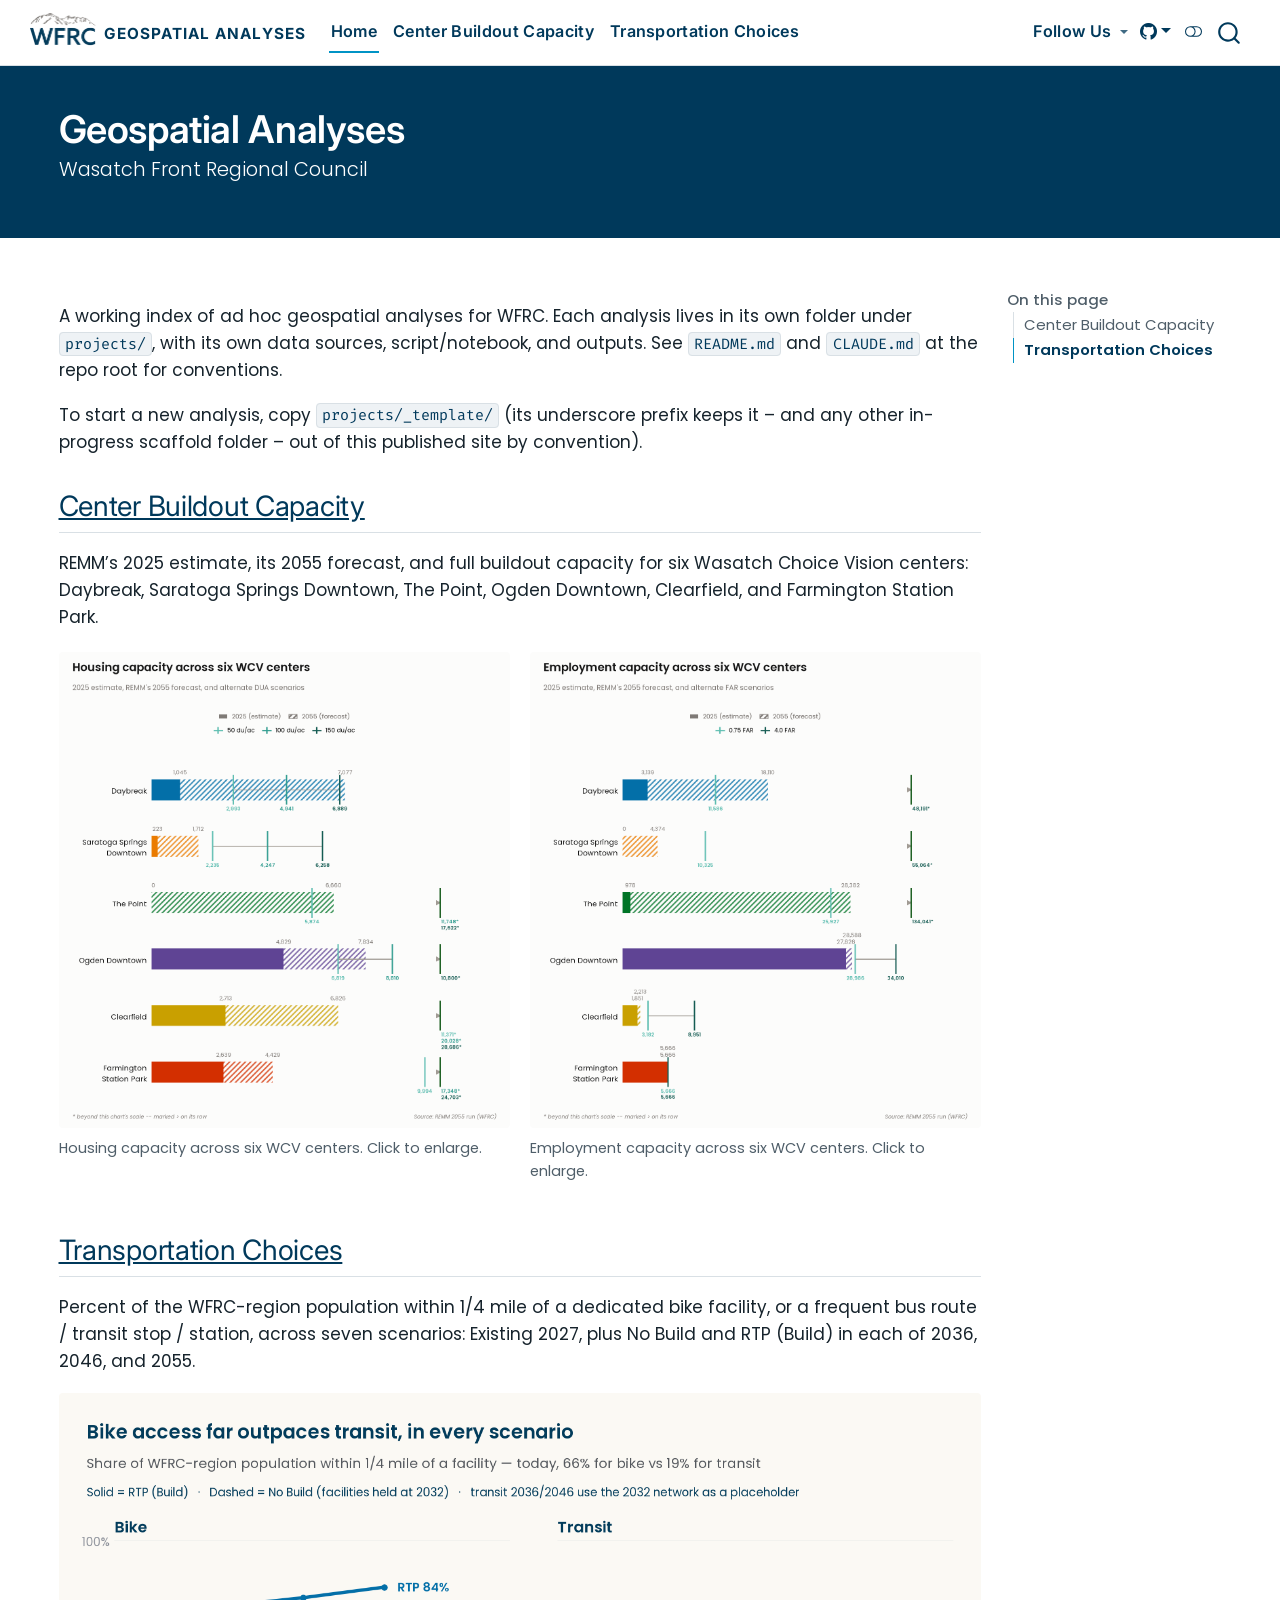
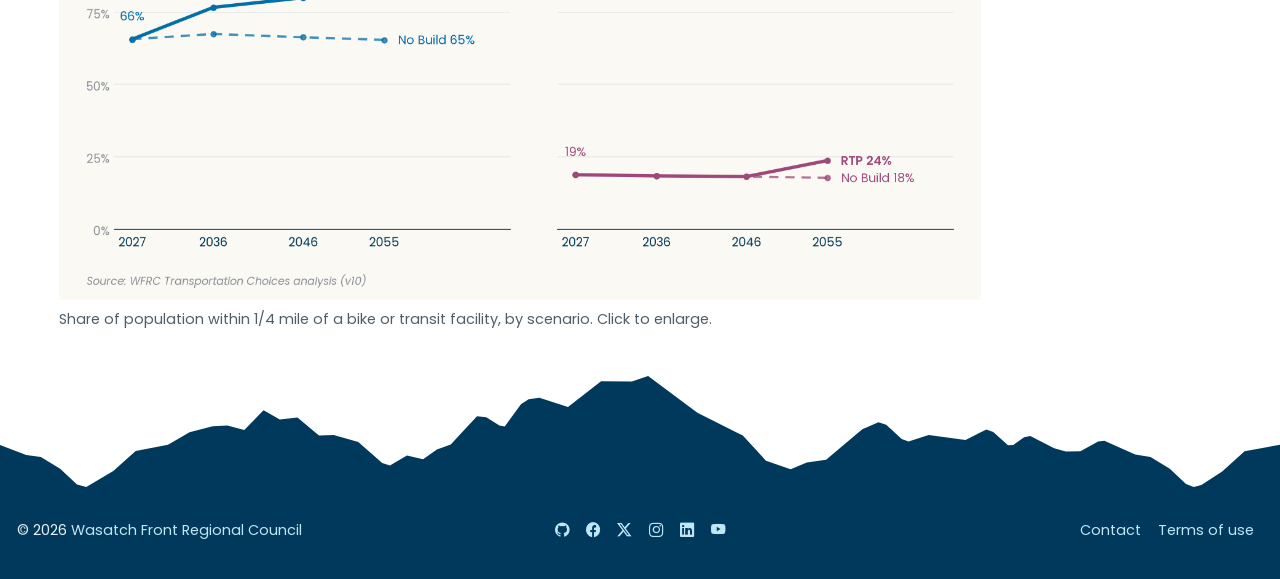
==== commit 91b92f47: "Rebuild docs with wfrc-brand 1.0.4 Co-Authored-By: Claude Sonnet 5.5 <noreply@anthropic.com>" ====
--- a/docs/index.html
+++ b/docs/index.html
@@ -2,7 +2,7 @@
 <html xmlns="http://www.w3.org/1999/xhtml" lang="en" xml:lang="en"><head>
 
 <meta charset="utf-8">
-<meta name="generator" content="quarto-1.10.19">
+<meta name="generator" content="quarto-1.11.9">
 
 <meta name="viewport" content="width=device-width, initial-scale=1.0, user-scalable=yes">
 
@@ -39,18 +39,22 @@
 <link href="site_libs\quarto-contrib\quarto-project\WFRCAnalytics\wfrc-brand\assets\logo\abbreviated\WFRC_logo_abbreviated_color_transparent.png" rel="icon" type="image/png">
 <script src="site_libs/quarto-html/quarto.js" type="module"></script>
 <script src="site_libs/quarto-html/tabsets/tabsets.js" type="module"></script>
+<script src="site_libs/quarto-html/scrollable-regions/scrollable-regions.js" type="module"></script>
 <script src="site_libs/quarto-html/popper.min.js"></script>
 <script src="site_libs/quarto-html/tippy.umd.min.js"></script>
 <script src="site_libs/quarto-html/anchor.min.js"></script>
 <link href="site_libs/quarto-html/tippy.css" rel="stylesheet">
-<link href="site_libs/quarto-html/quarto-syntax-highlighting-60ec1177cfdf62637d5ff5fe2fc1aa23.css" rel="stylesheet" class="quarto-color-scheme" id="quarto-text-highlighting-styles">
-<link href="site_libs/quarto-html/quarto-syntax-highlighting-dark-89f44826677438c52e290590fe6b0c8e.css" rel="stylesheet" class="quarto-color-scheme quarto-color-alternate" id="quarto-text-highlighting-styles">
-<link href="site_libs/quarto-html/quarto-syntax-highlighting-60ec1177cfdf62637d5ff5fe2fc1aa23.css" rel="stylesheet" class="quarto-color-scheme-extra" id="quarto-text-highlighting-styles">
+<link href="site_libs/quarto-html/quarto-syntax-highlighting-a7323b02520c6b153f7cba92645f5b7d.css" rel="stylesheet" class="quarto-color-scheme" id="quarto-text-highlighting-styles">
+<link href="site_libs/quarto-html/quarto-syntax-highlighting-dark-fb974e37bd816e7371e85ccbeae9b4e3.css" rel="stylesheet" class="quarto-color-scheme quarto-color-alternate" id="quarto-text-highlighting-styles">
+<link href="site_libs/quarto-html/quarto-syntax-highlighting-a7323b02520c6b153f7cba92645f5b7d.css" rel="stylesheet" class="quarto-color-scheme-extra" id="quarto-text-highlighting-styles">
+<script src="site_libs/quarto-axe/axe.min.js"></script>
+<script src="site_libs/quarto-axe/axe-check.js" type="module"></script>
+<script id="quarto-axe-checker-options" type="text/plain">dHJ1ZQ==</script>
 <script src="site_libs/bootstrap/bootstrap.min.js"></script>
 <link href="site_libs/bootstrap/bootstrap-icons.css" rel="stylesheet">
-<link href="site_libs/bootstrap/bootstrap-3046a2816f1eb4cf4ba0e1340347d047.min.css" rel="stylesheet" append-hash="true" class="quarto-color-scheme" id="quarto-bootstrap" data-mode="light">
-<link href="site_libs/bootstrap/bootstrap-dark-b57f8575dc63be3942c758a4f1ae21c0.min.css" rel="stylesheet" append-hash="true" class="quarto-color-scheme quarto-color-alternate" id="quarto-bootstrap" data-mode="dark">
-<link href="site_libs/bootstrap/bootstrap-3046a2816f1eb4cf4ba0e1340347d047.min.css" rel="stylesheet" append-hash="true" class="quarto-color-scheme-extra" id="quarto-bootstrap" data-mode="light">
+<link href="site_libs/bootstrap/bootstrap-ff006f975dc33341e412525101f5d4ea.min.css" rel="stylesheet" append-hash="true" class="quarto-color-scheme" id="quarto-bootstrap" data-mode="light">
+<link href="site_libs/bootstrap/bootstrap-dark-e4f56e0e7ee174d6ec46bd66ddb527f8.min.css" rel="stylesheet" append-hash="true" class="quarto-color-scheme quarto-color-alternate" id="quarto-bootstrap" data-mode="dark">
+<link href="site_libs/bootstrap/bootstrap-ff006f975dc33341e412525101f5d4ea.min.css" rel="stylesheet" append-hash="true" class="quarto-color-scheme-extra" id="quarto-bootstrap" data-mode="light">
 <script src="site_libs/quarto-contrib/glightbox/glightbox.min.js"></script>
 <link href="site_libs/quarto-contrib/glightbox/glightbox.min.css" rel="stylesheet">
 <link href="site_libs/quarto-contrib/glightbox/lightbox.css" rel="stylesheet">
@@ -81,11 +85,26 @@
     "search-label": "Search"
   }
 }</script>
-
-
+<style>html{ scroll-behavior: smooth; }</style>
+
+
+<meta property="og:title" content="Geospatial Analyses">
+<meta property="og:description" content="Wasatch Front Regional Council">
+<meta property="og:image" content="https://wfrcanalytics.github.io/GIS-adhoc-analyses/projects/center-buildout-capacity/output/housing_buildout.png">
+<meta property="og:site_name" content="Geospatial Analyses">
+<meta property="og:image:alt" content="Housing capacity across six WCV centers. Click to enlarge.">
+<meta property="og:image:height" content="1403">
+<meta property="og:image:width" content="1330">
+<meta name="twitter:title" content="Geospatial Analyses">
+<meta name="twitter:description" content="Wasatch Front Regional Council">
+<meta name="twitter:image" content="https://wfrcanalytics.github.io/GIS-adhoc-analyses/projects/center-buildout-capacity/output/housing_buildout.png">
+<meta name="twitter:creator" content="@wasatchcouncil">
+<meta name="twitter:site" content="@wasatchcouncil">
+<meta name="twitter:card" content="summary_large_image">
+<meta name="twitter:image:alt" content="Housing capacity across six WCV centers. Click to enlarge.">
 </head>
 
-<body class="nav-fixed quarto-light"><script id="quarto-html-before-body" type="application/javascript">
+<body class="nav-fixed quarto-light"><a id="quarto-skip-link" class="visually-hidden-focusable" href="#quarto-document-content">Skip to main content</a><script id="quarto-html-before-body" type="application/javascript">
     const toggleBodyColorMode = (bsSheetEl) => {
       const mode = bsSheetEl.getAttribute("data-mode");
       const bodyEl = window.document.querySelector("body");
@@ -108,6 +127,7 @@
       for (let i=0; i < toggles.length; i++) {
         const toggle = toggles[i];
         if (toggle) {
+          toggle.setAttribute("aria-checked", alternate ? "true" : "false");
           if (alternate) {
             toggle.classList.add("alternate");
           } else {
@@ -137,13 +157,19 @@
       manageTransitions('#quarto-margin-sidebar .nav-link', true);
       // Switch the toggles
       setColorSchemeToggle(alternate)
-      // Hack to workaround the fact that safari doesn't
-      // properly recolor the scrollbar when toggling (#1455)
+    }
+    // Hack to workaround the fact that safari doesn't
+    // properly recolor the scrollbar when toggling (#1455).
+    // Not run on load: stylesheets are set before first paint there, and
+    // scrolling would undo the scroll to a URL fragment (#14973).
+    // The one pixel nudge keeps the reader where they were.
+    const refreshSafariScrollbar = () => {
       if (navigator.userAgent.indexOf('Safari') > 0 && navigator.userAgent.indexOf('Chrome') == -1) {
         manageTransitions("body", false);
-        window.scrollTo(0, 1);
+        const scrollY = window.scrollY;
+        window.scrollTo(0, scrollY > 0 ? scrollY - 1 : 1);
         setTimeout(() => {
-          window.scrollTo(0, 0);
+          window.scrollTo(0, scrollY);
           manageTransitions("body", true);
         }, 40);
       }
@@ -238,6 +264,7 @@
       // Read the current dark / light value
       let toAlternate = !hasAlternateSentinel();
       toggleColorMode(toAlternate);
+      refreshSafariScrollbar();
       setStyleSentinel(toAlternate);
       toggleGiscusIfUsed(toAlternate, darkModeDefault);
       window.dispatchEvent(new Event('resize'));
@@ -247,6 +274,7 @@
         return;
       const alternate = e.matches
       toggleColorMode(alternate);
+      refreshSafariScrollbar();
       localAlternateSentinel = e.matches ? 'alternate' : 'default'; // this is used alongside local storage!
       toggleGiscusIfUsed(alternate, darkModeDefault);
     });
@@ -260,19 +288,18 @@
 
 <div id="quarto-search-results"></div>
   <header id="quarto-header" class="headroom fixed-top quarto-banner">
-    <nav class="navbar navbar-expand-lg " data-bs-theme="dark">
+    <nav class="navbar navbar-expand-lg " data-bs-theme="dark" aria-label="Site">
       <div class="navbar-container container-fluid">
       <div class="navbar-brand-container mx-auto">
     <a href="./index.html" class="navbar-brand navbar-brand-logo">
-    <img src="site_libs\quarto-contrib\quarto-project\WFRCAnalytics\wfrc-brand\assets\logo\abbreviated\WFRC_logo_abbreviated_color_transparent.png" alt="" class="navbar-logo light-content">
-    <img src="site_libs\quarto-contrib\quarto-project\WFRCAnalytics\wfrc-brand\assets\logo\abbreviated\WFRC_logo_abbreviated_white_transparent.png" alt="" class="navbar-logo dark-content">
+    <img src="site_libs\quarto-contrib\quarto-project\WFRCAnalytics\wfrc-brand\assets\logo\abbreviated\WFRC_logo_abbreviated_color_transparent.png" alt="Wasatch Front Regional Council" class="navbar-logo light-content">
+    <img src="site_libs\quarto-contrib\quarto-project\WFRCAnalytics\wfrc-brand\assets\logo\abbreviated\WFRC_logo_abbreviated_white_transparent.png" alt="Wasatch Front Regional Council" class="navbar-logo dark-content">
     </a>
     <a class="navbar-brand" href="./index.html">
     <span class="navbar-title">Geospatial Analyses</span>
     </a>
   </div>
-            <div id="quarto-search" class="" title="Search"></div>
-          <button class="navbar-toggler" type="button" data-bs-toggle="collapse" data-bs-target="#navbarCollapse" aria-controls="navbarCollapse" role="menu" aria-expanded="false" aria-label="Toggle navigation" onclick="if (window.quartoToggleHeadroom) { window.quartoToggleHeadroom(); }">
+          <button class="navbar-toggler" type="button" data-bs-toggle="collapse" data-bs-target="#navbarCollapse" aria-controls="navbarCollapse" aria-expanded="false" aria-label="Toggle navigation" onclick="if (window.quartoToggleHeadroom) { window.quartoToggleHeadroom(); }">
   <span class="navbar-toggler-icon"></span>
 </button>
           <div class="collapse navbar-collapse" id="navbarCollapse">
@@ -291,30 +318,74 @@
   </li>  
 </ul>
             <ul class="navbar-nav navbar-nav-scroll ms-auto">
-  <li class="nav-item compact">
-    <a class="nav-link" href="https://github.com/WFRCAnalytics/GIS-adhoc-analyses"> <i class="bi bi-github" role="img" aria-label="GitHub repository">
+  <li class="nav-item dropdown ">
+    <a class="nav-link dropdown-toggle" href="#" id="nav-menu-follow-us" role="link" data-bs-toggle="dropdown" aria-expanded="false">
+ <span class="menu-text">Follow Us</span>
+    </a>
+    <ul class="dropdown-menu dropdown-menu-end" aria-labelledby="nav-menu-follow-us">    
+        <li>
+    <a class="dropdown-item" href="https://www.facebook.com/WasatchFrontRegionalCouncil/" target="_blank"><i class="bi bi-facebook" role="img">
 </i> 
-<span class="menu-text"></span></a>
-  </li>  
+ <span class="dropdown-text">Facebook</span></a>
+  </li>  
+        <li>
+    <a class="dropdown-item" href="https://twitter.com/wasatchcouncil/" target="_blank"><i class="bi bi-twitter-x" role="img">
+</i> 
+ <span class="dropdown-text">X (Twitter)</span></a>
+  </li>  
+        <li>
+    <a class="dropdown-item" href="https://www.instagram.com/wasatchfrontregionalcouncil/" target="_blank"><i class="bi bi-instagram" role="img">
+</i> 
+ <span class="dropdown-text">Instagram</span></a>
+  </li>  
+        <li>
+    <a class="dropdown-item" href="https://www.linkedin.com/company/wasatch-front-regional-council/" target="_blank"><i class="bi bi-linkedin" role="img">
+</i> 
+ <span class="dropdown-text">LinkedIn</span></a>
+  </li>  
+        <li>
+    <a class="dropdown-item" href="https://www.youtube.com/user/wfrcvideo/" target="_blank"><i class="bi bi-youtube" role="img">
+</i> 
+ <span class="dropdown-text">YouTube</span></a>
+  </li>  
+    </ul>
+  </li>
 </ul>
           </div> <!-- /navcollapse -->
             <div class="quarto-navbar-tools">
-  <a href="" class="quarto-color-scheme-toggle quarto-navigation-tool  px-1" onclick="window.quartoToggleColorScheme(); return false;" title="Toggle dark mode"><i class="bi"></i></a>
+    <div class="dropdown">
+      <a href="" title="GitHub" id="quarto-navigation-tool-dropdown-0" class="quarto-navigation-tool dropdown-toggle px-1" data-bs-toggle="dropdown" aria-expanded="false" role="link" aria-label="GitHub"><i class="bi bi-github"></i></a>
+      <ul class="dropdown-menu" aria-labelledby="quarto-navigation-tool-dropdown-0">
+          <li>
+            <a class="dropdown-item quarto-navbar-tools-item" href="https://github.com/WFRCAnalytics/GIS-adhoc-analyses" target="_blank">
+            Source Code
+            </a>
+          </li>
+          <li>
+            <a class="dropdown-item quarto-navbar-tools-item" href="https://github.com/WFRCAnalytics/GIS-adhoc-analyses/issues/new" target="_blank">
+            Report a Bug
+            </a>
+          </li>
+          
+      </ul>
+    </div>
+  <button type="button" role="switch" aria-checked="false" class="quarto-color-scheme-toggle quarto-navigation-tool  px-1" onclick="window.quartoToggleColorScheme(); return false;" title="Toggle dark mode" aria-label="Toggle dark mode"><i class="bi"></i></button>
 </div>
+            <div id="quarto-search" class="" title="Search"></div>
       </div> <!-- /container-fluid -->
     </nav>
 </header>
 <!-- content -->
 <header id="title-block-header" class="quarto-title-block default page-columns page-full">
   <div class="quarto-title-banner page-columns page-full">
-    <div class="quarto-title column-body">
+    <div class="quarto-title column-page-left">
       <h1 class="title">Geospatial Analyses</h1>
             <p class="subtitle lead">Wasatch Front Regional Council</p>
                       </div>
   </div>
     
   
-  <div class="quarto-title-meta">
+  <div class="quarto-title-meta column-page-left">
 
       
     
@@ -322,11 +393,11 @@
     </div>
     
   
-  </header><div id="quarto-content" class="quarto-container page-columns page-rows-contents page-layout-article page-navbar">
+  </header><div id="quarto-content" class="quarto-container page-columns page-rows-contents page-layout-full page-navbar">
 <!-- sidebar -->
 <!-- margin-sidebar -->
     <div id="quarto-margin-sidebar" class="sidebar margin-sidebar">
-        <nav id="TOC" role="doc-toc" class="toc-active">
+        <nav id="TOC" role="doc-toc" aria-labelledby="toc-title" class="toc-active" data-toc-expanded="2">
     <h2 id="toc-title">On this page</h2>
    
   <ul>
@@ -336,7 +407,7 @@
 </nav>
     </div>
 <!-- main -->
-<main class="content quarto-banner-title-block" id="quarto-document-content">
+<main class="content quarto-banner-title-block column-page-left" id="quarto-document-content" tabindex="-1">
 
 
 
@@ -383,19 +454,118 @@
 </section>
 
 <a onclick="window.scrollTo(0, 0); return false;" role="button" id="quarto-back-to-top"><i class="bi bi-arrow-up"></i> Back to top</a></main> <!-- /main -->
+<script>
+// Accessibility fixes for things Quarto and its libraries render but cannot configure.
+// Included on every page through wfrc-shared.yml (format.html.include-after-body).
+(function () {
+  function fix(root) {
+    // Listing banners are decorative; Quarto drops an empty `image-alt`.
+    root.querySelectorAll('img.thumbnail-image:not([alt])').forEach(function (img) {
+      img.setAttribute('alt', '');
+    });
+    // Quarto only sets `title` on the color-scheme toggle: add an accessible name and a clearer tooltip.
+    root.querySelectorAll('.quarto-color-scheme-toggle:not([aria-label])').forEach(function (a) {
+      a.setAttribute('aria-label', 'Toggle light and dark mode');
+      a.setAttribute('title', 'Toggle light / dark');
+    });
+    // Collapsible callouts put aria-expanded on a plain div: make it a real, keyboard-operable button.
+    root.querySelectorAll('.callout-header[aria-expanded]:not([role])').forEach(function (h) {
+      h.setAttribute('role', 'button');
+      h.setAttribute('tabindex', '0');
+      h.addEventListener('keydown', function (e) {
+        if (e.key === 'Enter' || e.key === ' ') { e.preventDefault(); h.click(); }
+      });
+    });
+    // The announcement's dismiss control is a bare <i> with a click handler: give it a role, a name
+    // and keyboard operation (Enter and Space).
+    root.querySelectorAll('#quarto-announcement .quarto-announcement-action:not([role])').forEach(function (i) {
+      i.setAttribute('role', 'button');
+      i.setAttribute('tabindex', '0');
+      i.setAttribute('aria-label', 'Dismiss announcement');
+      i.addEventListener('keydown', function (e) {
+        if (e.key === 'Enter' || e.key === ' ') { e.preventDefault(); i.click(); }
+      });
+    });
+    // Quarto's "Back to top" is an <a role="button"> without an href, so the keyboard cannot reach it.
+    root.querySelectorAll('#quarto-back-to-top:not([tabindex])').forEach(function (a) {
+      a.setAttribute('tabindex', '0');
+      a.addEventListener('keydown', function (e) {
+        if (e.key === 'Enter' || e.key === ' ') { e.preventDefault(); window.scrollTo(0, 0); }
+      });
+    });
+    // Observable Plot labels bare <g> marks; aria-label is not allowed on a role-less element.
+    root.querySelectorAll('[class^="plot-"] g[aria-label]:not([role])').forEach(function (g) {
+      g.removeAttribute('aria-label');
+    });
+    // Scrollable regions must be reachable by keyboard.
+    root.querySelectorAll('pre, div.sourceCode, .card, .card-body, .table-striped, table, .cell-output-display').forEach(function (el) {
+      if (el.hasAttribute('tabindex') || el.matches('a, button, input, select, textarea')) return;
+      var o = getComputedStyle(el);
+      var scrolls = /(auto|scroll)/.test(o.overflowX + o.overflowY) &&
+        (el.scrollWidth > el.clientWidth + 1 || el.scrollHeight > el.clientHeight + 1);
+      if (scrolls) el.setAttribute('tabindex', '0');
+    });
+  }
+  var queued = false;
+  function schedule() {
+    if (queued) return;
+    queued = true;
+    requestAnimationFrame(function () { queued = false; fix(document); });
+  }
+  fix(document);
+  new MutationObserver(schedule).observe(document.body, { childList: true, subtree: true });
+  window.addEventListener('resize', schedule);
+  window.addEventListener('load', function () { setTimeout(schedule, 800); setTimeout(schedule, 2500); });
+})();
+</script>
 <script id="quarto-html-after-body" type="application/javascript">
   window.document.addEventListener("DOMContentLoaded", function (event) {
     // Ensure there is a toggle, if there isn't float one in the top right
     if (window.document.querySelector('.quarto-color-scheme-toggle') === null) {
-      const a = window.document.createElement('a');
-      a.classList.add('top-right');
-      a.classList.add('quarto-color-scheme-toggle');
-      a.href = "";
-      a.onclick = function() { try { window.quartoToggleColorScheme(); } catch {} return false; };
+      const toggle = window.document.createElement('button');
+      toggle.type = "button";
+      toggle.setAttribute("role", "switch");
+      toggle.setAttribute("aria-checked", "false");
+      toggle.classList.add('top-right');
+      toggle.classList.add('quarto-color-scheme-toggle');
+      toggle.setAttribute("aria-label", "Toggle dark mode");
+      toggle.onclick = function() { try { window.quartoToggleColorScheme(); } catch {} return false; };
       const i = window.document.createElement("i");
       i.classList.add('bi');
-      a.appendChild(i);
-      window.document.body.appendChild(a);
+      toggle.appendChild(i);
+      // Put the toggle in a landmark of its own, so that landmark navigation
+      // can reach it.
+      //
+      // The container is always a fresh direct child of body, and the toggle is
+      // never moved into page furniture that the theme or the author controls.
+      // The toggle is positioned against the page, so any ancestor that
+      // establishes a containing block captures it: a positioned element or a
+      // grid for position: absolute, and transform, filter, will-change or
+      // contain for position: fixed. A direct child of body has none of these
+      // to inherit, and the shift when one appears is silent and visual.
+      //
+      // ARIA says a document should have at most one banner, and axe reports a
+      // duplicate whether or not the banners carry distinct labels. So use a
+      // header when the page has no banner yet, and a named region otherwise.
+      //
+      // A header is a banner wherever it sits, unless it is inside sectioning
+      // content, so this cannot just look at the children of body: a custom
+      // page layout wraps the title block header in a plain div. An explicit
+      // role="banner" always counts.
+      const sectioning = 'article, aside, main, nav, section, [role="article"], [role="complementary"], [role="main"], [role="navigation"], [role="region"]';
+      const hasBanner = Array.from(
+        window.document.querySelectorAll('header:not([role]), [role="banner"]')
+      ).some(function(el) {
+        return el.hasAttribute("role") || el.closest(sectioning) === null;
+      });
+      const container = window.document.createElement(hasBanner ? "div" : "header");
+      if (hasBanner) {
+        container.setAttribute("role", "region");
+        container.setAttribute("aria-label", "Toggle dark mode");
+      }
+      container.classList.add('quarto-color-scheme-toggle-container');
+      container.appendChild(toggle);
+      window.document.body.appendChild(container);
     }
     setColorSchemeToggle(hasAlternateSentinel())
     const icon = "";
@@ -470,11 +640,30 @@
       var localhostRegex = new RegExp(/^(?:http|https):\/\/localhost\:?[0-9]*\//);
       var mailtoRegex = new RegExp(/^mailto:/);
         var filterRegex = new RegExp("https:\/\/wfrcanalytics\.github\.io\/GIS-adhoc-analyses");
+      const newWindowLabel = "(opens in a new tab)";
+      const newWindowNoteId = "quarto-ext-newwindow-label";
+      // Links reference one hidden label through aria-describedby, so the
+      // announcement never changes their accessible name.
+      var describeNewWindow = (link) => {
+        if (!window.document.getElementById(newWindowNoteId)) {
+          var newWindowNote = window.document.createElement("span");
+          newWindowNote.id = newWindowNoteId;
+          newWindowNote.hidden = true;
+          newWindowNote.textContent = newWindowLabel;
+          window.document.body.appendChild(newWindowNote);
+        }
+        var describedBy = (link.getAttribute("aria-describedby") || "").split(/\s+/).filter(Boolean);
+        if (!describedBy.includes(newWindowNoteId)) {
+          describedBy.push(newWindowNoteId);
+          link.setAttribute("aria-describedby", describedBy.join(" "));
+        }
+      }
       var isInternal = (href) => {
           return filterRegex.test(href) || localhostRegex.test(href) || mailtoRegex.test(href);
       }
       // Inspect non-navigation links and adorn them if external
-     var links = window.document.querySelectorAll('a[href]:not(.nav-link):not(.navbar-brand):not(.toc-action):not(.sidebar-link):not(.sidebar-item-toggle):not(.pagination-link):not(.no-external):not([aria-hidden]):not(.dropdown-item):not(.quarto-navigation-tool):not(.about-link)');
+      window.quartoDecorateExternalLinks = function (root) {
+     var links = (root || window.document).querySelectorAll('a[href]:not(.nav-link):not(.navbar-brand):not(.toc-action):not(.sidebar-link):not(.sidebar-item-toggle):not(.pagination-link):not(.no-external):not([aria-hidden]):not(.dropdown-item):not(.quarto-navigation-tool):not(.about-link)');
       for (var i=0; i<links.length; i++) {
         const link = links[i];
         if (!isInternal(link.href)) {
@@ -483,8 +672,75 @@
           if (link.dataset.originalHref !== undefined) {
             link.href = link.dataset.originalHref;
           }
-        }
-      }
+            // target, if specified
+            link.setAttribute("target", "_blank");
+            if (link.getAttribute("rel") === null) {
+              link.setAttribute("rel", "noopener");
+            }
+            describeNewWindow(link);
+          if (!link.classList.contains('no-external-icon')) {
+          }
+        }
+      }
+      };
+      window.quartoDecorateExternalLinks(window.document);
+    // Esc closes the popup (WCAG 1.4.13) and focus leaving both trigger and
+    // popup closes it (WCAG 2.4.11); tippy handles neither for interactive popups.
+    const hideOnEscAndFocusOut = {
+      name: 'hideOnEscAndFocusOut',
+      defaultValue: true,
+      fn(instance) {
+        const dismiss = () => {
+          // A show scheduled by the trigger delay would otherwise reopen it
+          instance.clearDelayTimeouts();
+          instance.hide();
+        };
+        const onKeyDown = (event) => {
+          if (event.key !== 'Escape') {
+            return;
+          }
+          // Keep Esc from also reaching page handlers (e.g. reveal.js overview),
+          // except an open reveal.js slide menu, which Esc should close too.
+          // The menu handles keys only when its keyboard option is on.
+          const menuHandlesEsc = window.Reveal?.getPlugin?.('menu')?.isOpen() &&
+            window.Reveal.getConfig().menu?.keyboard !== false;
+          if (!menuHandlesEsc) {
+            event.stopPropagation();
+          }
+          if (instance.popper.contains(window.document.activeElement)) {
+            // Disabled while refocusing so the focus trigger does not reopen it
+            instance.disable();
+            instance.reference.focus();
+            instance.enable();
+          }
+          dismiss();
+        };
+        const onFocusOut = (event) => {
+          const target = event.relatedTarget;
+          if (target && !instance.reference.contains(target) &&
+              !instance.popper.contains(target)) {
+            dismiss();
+          }
+        };
+        // On the trigger too: a click trigger (code-annotations: select) has no
+        // blur handling. Attached for the instance's lifetime so leaving the
+        // trigger also cancels a show still pending on the trigger delay.
+        instance.reference.addEventListener('focusout', onFocusOut);
+        return {
+          onShow() {
+            window.document.addEventListener('keydown', onKeyDown, true);
+            instance.popper.addEventListener('focusout', onFocusOut);
+          },
+          onHide() {
+            window.document.removeEventListener('keydown', onKeyDown, true);
+            instance.popper.removeEventListener('focusout', onFocusOut);
+          },
+          onDestroy() {
+            instance.reference.removeEventListener('focusout', onFocusOut);
+          },
+        };
+      },
+    };
     function tippyHover(el, contentFn, onTriggerFn, onUntriggerFn) {
       const config = {
         allowHTML: true,
@@ -498,6 +754,7 @@
         interactiveBorder: 10,
         theme: 'quarto',
         placement: 'bottom-start',
+        plugins: [hideOnEscAndFocusOut],
       };
       if (contentFn) {
         config.content = contentFn;
@@ -660,44 +917,54 @@
           const lineIds = lines.map((line) => {
             return targetCell + "-" + line;
           })
-          let top = null;
-          let height = null;
-          let parent = null;
+          // Each band is positioned against its own containing block, which is
+          // not the offsetParent of the lines, so place it from client rects.
+          const placeBand = (band, firstEl, lastEl, codeBlock) => {
+            const container = band.offsetParent;
+            if (container === null) {
+              return;
+            }
+            const containerRect = container.getBoundingClientRect();
+            // Reveal.js scales slides with a transform, so convert client
+            // pixels back to the CSS pixels of the container.
+            const scale = containerRect.height / container.offsetHeight || 1;
+            const firstRect = firstEl.getBoundingClientRect();
+            const lastRect = lastEl.getBoundingClientRect();
+            const top = (firstRect.top - containerRect.top) / scale - container.clientTop + container.scrollTop;
+            const height = (lastRect.bottom - firstRect.top) / scale;
+            band.style.top = top - 2 + "px";
+            band.style.height = height + 4 + "px";
+            if (codeBlock) {
+              // Without the copy button wrapper, the containing block is wider
+              // than the code block, so span the code block explicitly.
+              const blockRect = codeBlock.getBoundingClientRect();
+              band.style.left = (blockRect.left - containerRect.left) / scale - container.clientLeft + container.scrollLeft + "px";
+              band.style.width = blockRect.width / scale + "px";
+            }
+          };
           if (lineIds.length > 0) {
-              //compute the position of the single el (top and bottom and make a div)
-              const el = window.document.getElementById(lineIds[0]);
-              top = el.offsetTop;
-              height = el.offsetHeight;
-              parent = el.parentElement.parentElement;
-            if (lineIds.length > 1) {
-              const lastEl = window.document.getElementById(lineIds[lineIds.length - 1]);
-              const bottom = lastEl.offsetTop + lastEl.offsetHeight;
-              height = bottom - top;
+            const el = window.document.getElementById(lineIds[0]);
+            const lastEl = window.document.getElementById(lineIds[lineIds.length - 1]);
+            const parent = el.parentElement.parentElement;
+            // cook up a div (if necessary) and position it
+            let div = window.document.getElementById("code-annotation-line-highlight");
+            if (div === null) {
+              div = window.document.createElement("div");
+              div.setAttribute("id", "code-annotation-line-highlight");
+              div.style.position = 'absolute';
+              parent.appendChild(div);
             }
-            if (top !== null && height !== null && parent !== null) {
-              // cook up a div (if necessary) and position it 
-              let div = window.document.getElementById("code-annotation-line-highlight");
-              if (div === null) {
-                div = window.document.createElement("div");
-                div.setAttribute("id", "code-annotation-line-highlight");
-                div.style.position = 'absolute';
-                parent.appendChild(div);
-              }
-              div.style.top = top - 2 + "px";
-              div.style.height = height + 4 + "px";
-              div.style.left = 0;
-              let gutterDiv = window.document.getElementById("code-annotation-line-highlight-gutter");
-              if (gutterDiv === null) {
-                gutterDiv = window.document.createElement("div");
-                gutterDiv.setAttribute("id", "code-annotation-line-highlight-gutter");
-                gutterDiv.style.position = 'absolute';
-                const codeCell = window.document.getElementById(targetCell);
-                const gutter = codeCell.querySelector('.code-annotation-gutter');
-                gutter.appendChild(gutterDiv);
-              }
-              gutterDiv.style.top = top - 2 + "px";
-              gutterDiv.style.height = height + 4 + "px";
+            placeBand(div, el, lastEl, parent.closest("div.sourceCode") || parent);
+            let gutterDiv = window.document.getElementById("code-annotation-line-highlight-gutter");
+            if (gutterDiv === null) {
+              gutterDiv = window.document.createElement("div");
+              gutterDiv.setAttribute("id", "code-annotation-line-highlight-gutter");
+              gutterDiv.style.position = 'absolute';
+              const codeCell = window.document.getElementById(targetCell);
+              const gutter = codeCell.querySelector('.code-annotation-gutter');
+              gutter.appendChild(gutterDiv);
             }
+            placeBand(gutterDiv, el, lastEl);
             selectedAnnoteEl = annoteEl;
           }
         };
@@ -796,6 +1063,9 @@
     }
   });
   </script>
+  <script type="application/javascript">
+  window.quartoScrollableRegionsLabels = {"code":"Scrollable code","output":"Scrollable output"};
+  </script>
 </div> <!-- /content -->
 <footer class="footer">
   <div class="nav-footer">
@@ -803,10 +1073,58 @@
 <p>© 2026 <a href="https://wfrc.utah.gov/">Wasatch Front Regional Council</a></p>
 </div>   
     <div class="nav-footer-center">
-      &nbsp;
+      <ul class="footer-items list-unstyled">
+    <li class="nav-item compact">
+    <a class="nav-link" href="https://github.com/WFRCAnalytics/" target="_blank">
+      <i class="bi bi-github" role="img" aria-label="GitHub">
+</i> 
+    </a>
+  </li>  
+    <li class="nav-item compact">
+    <a class="nav-link" href="https://www.facebook.com/WasatchFrontRegionalCouncil/" target="_blank">
+      <i class="bi bi-facebook" role="img" aria-label="Facebook">
+</i> 
+    </a>
+  </li>  
+    <li class="nav-item compact">
+    <a class="nav-link" href="https://twitter.com/wasatchcouncil/" target="_blank">
+      <i class="bi bi-twitter-x" role="img" aria-label="X (Twitter)">
+</i> 
+    </a>
+  </li>  
+    <li class="nav-item compact">
+    <a class="nav-link" href="https://www.instagram.com/wasatchfrontregionalcouncil/" target="_blank">
+      <i class="bi bi-instagram" role="img" aria-label="Instagram">
+</i> 
+    </a>
+  </li>  
+    <li class="nav-item compact">
+    <a class="nav-link" href="https://www.linkedin.com/company/wasatch-front-regional-council/" target="_blank">
+      <i class="bi bi-linkedin" role="img" aria-label="LinkedIn">
+</i> 
+    </a>
+  </li>  
+    <li class="nav-item compact">
+    <a class="nav-link" href="https://www.youtube.com/user/wfrcvideo/" target="_blank">
+      <i class="bi bi-youtube" role="img" aria-label="YouTube">
+</i> 
+    </a>
+  </li>  
+</ul>
     </div>
     <div class="nav-footer-right">
-      &nbsp;
+      <ul class="footer-items list-unstyled">
+    <li class="nav-item">
+    <a class="nav-link" href="https://wfrcanalytics.github.io/contact/">
+<p>Contact</p>
+</a>
+  </li>  
+    <li class="nav-item">
+    <a class="nav-link" href="https://wfrcanalytics.github.io/terms/">
+<p>Terms of use</p>
+</a>
+  </li>  
+</ul>
     </div>
   </div>
 </footer>
@@ -846,4 +1164,5 @@
 
 
 
+<script src="site_libs/quarto-html/zenscroll-min.js"></script>
 </body></html>
--- a/docs/site_libs/quarto-html/quarto-syntax-highlighting-a7323b02520c6b153f7cba92645f5b7d.css
+++ b/docs/site_libs/quarto-html/quarto-syntax-highlighting-a7323b02520c6b153f7cba92645f5b7d.css
@@ -0,0 +1,227 @@
+/* quarto syntax highlight colors */
+:root {
+  --quarto-hl-kw-color: #7A3E9D;
+  --quarto-hl-cf-color: #7A3E9D;
+  --quarto-hl-im-color: #7A3E9D;
+  --quarto-hl-dt-color: #2C6788;
+  --quarto-hl-bu-color: #00639A;
+  --quarto-hl-ex-color: #00639A;
+  --quarto-hl-fu-color: #00639A;
+  --quarto-hl-at-color: #00639A;
+  --quarto-hl-dv-color: #B4461F;
+  --quarto-hl-bn-color: #B4461F;
+  --quarto-hl-fl-color: #B4461F;
+  --quarto-hl-cn-color: #B4461F;
+  --quarto-hl-ch-color: #1F7A4D;
+  --quarto-hl-st-color: #1F7A4D;
+  --quarto-hl-vs-color: #1F7A4D;
+  --quarto-hl-ss-color: #1F7A4D;
+  --quarto-hl-sc-color: #1F7A4D;
+  --quarto-hl-co-color: #586B79;
+  --quarto-hl-do-color: #586B79;
+  --quarto-hl-cv-color: #586B79;
+  --quarto-hl-an-color: #586B79;
+  --quarto-hl-in-color: #586B79;
+  --quarto-hl-op-color: #4F5E69;
+  --quarto-hl-va-color: #16232C;
+  --quarto-hl-ot-color: #8A3F6B;
+  --quarto-hl-pp-color: #8A3F6B;
+  --quarto-hl-re-color: #586B79;
+  --quarto-hl-al-color: #B4461F;
+  --quarto-hl-wa-color: #B4461F;
+  --quarto-hl-er-color: #B4461F;
+}
+
+/* other quarto variables */
+:root {
+  --quarto-font-monospace: "Fira Code";
+}
+
+/* syntax highlight based on Pandoc's rules */
+/* Alert */
+code span.al {
+  color: #B4461F;
+  font-weight: bold;
+  font-style: inherit;
+}
+
+/* Annotation */
+code span.an {
+  color: #586B79;
+  font-style: italic;
+}
+
+/* Attribute */
+code span.at {
+  color: #00639A;
+  font-style: inherit;
+}
+
+/* BaseN */
+code span.bn {
+  color: #B4461F;
+  font-style: inherit;
+}
+
+/* BuiltIn */
+code span.bu {
+  color: #00639A;
+  font-style: inherit;
+}
+
+/* ControlFlow */
+code span.cf {
+  color: #7A3E9D;
+  font-style: inherit;
+}
+
+/* Char */
+code span.ch {
+  color: #1F7A4D;
+  font-style: inherit;
+}
+
+/* Constant */
+code span.cn {
+  color: #B4461F;
+  font-style: inherit;
+}
+
+/* Comment */
+code span.co {
+  color: #586B79;
+  font-style: italic;
+}
+
+/* CommentVar */
+code span.cv {
+  color: #586B79;
+  font-style: italic;
+}
+
+/* Documentation */
+code span.do {
+  color: #586B79;
+  font-style: italic;
+}
+
+/* DataType */
+code span.dt {
+  color: #2C6788;
+  font-style: inherit;
+}
+
+/* DecVal */
+code span.dv {
+  color: #B4461F;
+  font-style: inherit;
+}
+
+/* Error */
+code span.er {
+  color: #B4461F;
+  font-weight: bold;
+  font-style: inherit;
+}
+
+/* Extension */
+code span.ex {
+  color: #00639A;
+  font-style: inherit;
+}
+
+/* Float */
+code span.fl {
+  color: #B4461F;
+  font-style: inherit;
+}
+
+/* Function */
+code span.fu {
+  color: #00639A;
+  font-style: inherit;
+}
+
+/* Import */
+code span.im {
+  color: #7A3E9D;
+  font-style: inherit;
+}
+
+/* Information */
+code span.in {
+  color: #586B79;
+  font-style: italic;
+}
+
+/* Keyword */
+code span.kw {
+  color: #7A3E9D;
+  font-style: inherit;
+}
+
+/* Operator */
+code span.op {
+  color: #4F5E69;
+  font-style: inherit;
+}
+
+/* Other */
+code span.ot {
+  color: #8A3F6B;
+  font-style: inherit;
+}
+
+/* Preprocessor */
+code span.pp {
+  color: #8A3F6B;
+  font-style: inherit;
+}
+
+/* RegionMarker */
+code span.re {
+  color: #586B79;
+  font-style: inherit;
+}
+
+/* SpecialChar */
+code span.sc {
+  color: #1F7A4D;
+  font-style: inherit;
+}
+
+/* SpecialString */
+code span.ss {
+  color: #1F7A4D;
+  font-style: inherit;
+}
+
+/* String */
+code span.st {
+  color: #1F7A4D;
+  font-style: inherit;
+}
+
+/* Variable */
+code span.va {
+  color: #16232C;
+  font-style: inherit;
+}
+
+/* VerbatimString */
+code span.vs {
+  color: #1F7A4D;
+  font-style: inherit;
+}
+
+/* Warning */
+code span.wa {
+  color: #B4461F;
+  font-style: italic;
+}
+
+.prevent-inlining {
+  content: "</";
+}
+
+/*# sourceMappingURL=b1da8ec8d99d07a0c10ed0f07dadd49d.css.map */
--- a/docs/site_libs/quarto-html/quarto-syntax-highlighting-dark-fb974e37bd816e7371e85ccbeae9b4e3.css
+++ b/docs/site_libs/quarto-html/quarto-syntax-highlighting-dark-fb974e37bd816e7371e85ccbeae9b4e3.css
@@ -0,0 +1,227 @@
+/* quarto syntax highlight colors */
+:root {
+  --quarto-hl-kw-color: #C4A5E8;
+  --quarto-hl-cf-color: #C4A5E8;
+  --quarto-hl-im-color: #C4A5E8;
+  --quarto-hl-dt-color: #8FCBE6;
+  --quarto-hl-bu-color: #7CC8EE;
+  --quarto-hl-ex-color: #7CC8EE;
+  --quarto-hl-fu-color: #7CC8EE;
+  --quarto-hl-at-color: #7CC8EE;
+  --quarto-hl-dv-color: #F0916B;
+  --quarto-hl-bn-color: #F0916B;
+  --quarto-hl-fl-color: #F0916B;
+  --quarto-hl-cn-color: #F0916B;
+  --quarto-hl-ch-color: #8FD19E;
+  --quarto-hl-st-color: #8FD19E;
+  --quarto-hl-vs-color: #8FD19E;
+  --quarto-hl-ss-color: #8FD19E;
+  --quarto-hl-sc-color: #8FD19E;
+  --quarto-hl-co-color: #8AA3B3;
+  --quarto-hl-do-color: #8AA3B3;
+  --quarto-hl-cv-color: #8AA3B3;
+  --quarto-hl-an-color: #8AA3B3;
+  --quarto-hl-in-color: #8AA3B3;
+  --quarto-hl-op-color: #A3B8C6;
+  --quarto-hl-va-color: #E8EEF2;
+  --quarto-hl-ot-color: #D58AB5;
+  --quarto-hl-pp-color: #D58AB5;
+  --quarto-hl-re-color: #8AA3B3;
+  --quarto-hl-al-color: #F0916B;
+  --quarto-hl-wa-color: #F0916B;
+  --quarto-hl-er-color: #F0916B;
+}
+
+/* other quarto variables */
+:root {
+  --quarto-font-monospace: "Fira Code";
+}
+
+/* syntax highlight based on Pandoc's rules */
+/* Alert */
+code span.al {
+  color: #F0916B;
+  font-weight: bold;
+  font-style: inherit;
+}
+
+/* Annotation */
+code span.an {
+  color: #8AA3B3;
+  font-style: italic;
+}
+
+/* Attribute */
+code span.at {
+  color: #7CC8EE;
+  font-style: inherit;
+}
+
+/* BaseN */
+code span.bn {
+  color: #F0916B;
+  font-style: inherit;
+}
+
+/* BuiltIn */
+code span.bu {
+  color: #7CC8EE;
+  font-style: inherit;
+}
+
+/* ControlFlow */
+code span.cf {
+  color: #C4A5E8;
+  font-style: inherit;
+}
+
+/* Char */
+code span.ch {
+  color: #8FD19E;
+  font-style: inherit;
+}
+
+/* Constant */
+code span.cn {
+  color: #F0916B;
+  font-style: inherit;
+}
+
+/* Comment */
+code span.co {
+  color: #8AA3B3;
+  font-style: italic;
+}
+
+/* CommentVar */
+code span.cv {
+  color: #8AA3B3;
+  font-style: italic;
+}
+
+/* Documentation */
+code span.do {
+  color: #8AA3B3;
+  font-style: italic;
+}
+
+/* DataType */
+code span.dt {
+  color: #8FCBE6;
+  font-style: inherit;
+}
+
+/* DecVal */
+code span.dv {
+  color: #F0916B;
+  font-style: inherit;
+}
+
+/* Error */
+code span.er {
+  color: #F0916B;
+  font-weight: bold;
+  font-style: inherit;
+}
+
+/* Extension */
+code span.ex {
+  color: #7CC8EE;
+  font-style: inherit;
+}
+
+/* Float */
+code span.fl {
+  color: #F0916B;
+  font-style: inherit;
+}
+
+/* Function */
+code span.fu {
+  color: #7CC8EE;
+  font-style: inherit;
+}
+
+/* Import */
+code span.im {
+  color: #C4A5E8;
+  font-style: inherit;
+}
+
+/* Information */
+code span.in {
+  color: #8AA3B3;
+  font-style: italic;
+}
+
+/* Keyword */
+code span.kw {
+  color: #C4A5E8;
+  font-style: inherit;
+}
+
+/* Operator */
+code span.op {
+  color: #A3B8C6;
+  font-style: inherit;
+}
+
+/* Other */
+code span.ot {
+  color: #D58AB5;
+  font-style: inherit;
+}
+
+/* Preprocessor */
+code span.pp {
+  color: #D58AB5;
+  font-style: inherit;
+}
+
+/* RegionMarker */
+code span.re {
+  color: #8AA3B3;
+  font-style: inherit;
+}
+
+/* SpecialChar */
+code span.sc {
+  color: #8FD19E;
+  font-style: inherit;
+}
+
+/* SpecialString */
+code span.ss {
+  color: #8FD19E;
+  font-style: inherit;
+}
+
+/* String */
+code span.st {
+  color: #8FD19E;
+  font-style: inherit;
+}
+
+/* Variable */
+code span.va {
+  color: #E8EEF2;
+  font-style: inherit;
+}
+
+/* VerbatimString */
+code span.vs {
+  color: #8FD19E;
+  font-style: inherit;
+}
+
+/* Warning */
+code span.wa {
+  color: #F0916B;
+  font-style: italic;
+}
+
+.prevent-inlining {
+  content: "</";
+}
+
+/*# sourceMappingURL=0464bceb1d3f1e25f5057894128d1d9a.css.map */
--- a/docs/site_libs/quarto-html/quarto-syntax-highlighting-a7323b02520c6b153f7cba92645f5b7d.css
+++ b/docs/site_libs/quarto-html/quarto-syntax-highlighting-a7323b02520c6b153f7cba92645f5b7d.css
@@ -0,0 +1,227 @@
+/* quarto syntax highlight colors */
+:root {
+  --quarto-hl-kw-color: #7A3E9D;
+  --quarto-hl-cf-color: #7A3E9D;
+  --quarto-hl-im-color: #7A3E9D;
+  --quarto-hl-dt-color: #2C6788;
+  --quarto-hl-bu-color: #00639A;
+  --quarto-hl-ex-color: #00639A;
+  --quarto-hl-fu-color: #00639A;
+  --quarto-hl-at-color: #00639A;
+  --quarto-hl-dv-color: #B4461F;
+  --quarto-hl-bn-color: #B4461F;
+  --quarto-hl-fl-color: #B4461F;
+  --quarto-hl-cn-color: #B4461F;
+  --quarto-hl-ch-color: #1F7A4D;
+  --quarto-hl-st-color: #1F7A4D;
+  --quarto-hl-vs-color: #1F7A4D;
+  --quarto-hl-ss-color: #1F7A4D;
+  --quarto-hl-sc-color: #1F7A4D;
+  --quarto-hl-co-color: #586B79;
+  --quarto-hl-do-color: #586B79;
+  --quarto-hl-cv-color: #586B79;
+  --quarto-hl-an-color: #586B79;
+  --quarto-hl-in-color: #586B79;
+  --quarto-hl-op-color: #4F5E69;
+  --quarto-hl-va-color: #16232C;
+  --quarto-hl-ot-color: #8A3F6B;
+  --quarto-hl-pp-color: #8A3F6B;
+  --quarto-hl-re-color: #586B79;
+  --quarto-hl-al-color: #B4461F;
+  --quarto-hl-wa-color: #B4461F;
+  --quarto-hl-er-color: #B4461F;
+}
+
+/* other quarto variables */
+:root {
+  --quarto-font-monospace: "Fira Code";
+}
+
+/* syntax highlight based on Pandoc's rules */
+/* Alert */
+code span.al {
+  color: #B4461F;
+  font-weight: bold;
+  font-style: inherit;
+}
+
+/* Annotation */
+code span.an {
+  color: #586B79;
+  font-style: italic;
+}
+
+/* Attribute */
+code span.at {
+  color: #00639A;
+  font-style: inherit;
+}
+
+/* BaseN */
+code span.bn {
+  color: #B4461F;
+  font-style: inherit;
+}
+
+/* BuiltIn */
+code span.bu {
+  color: #00639A;
+  font-style: inherit;
+}
+
+/* ControlFlow */
+code span.cf {
+  color: #7A3E9D;
+  font-style: inherit;
+}
+
+/* Char */
+code span.ch {
+  color: #1F7A4D;
+  font-style: inherit;
+}
+
+/* Constant */
+code span.cn {
+  color: #B4461F;
+  font-style: inherit;
+}
+
+/* Comment */
+code span.co {
+  color: #586B79;
+  font-style: italic;
+}
+
+/* CommentVar */
+code span.cv {
+  color: #586B79;
+  font-style: italic;
+}
+
+/* Documentation */
+code span.do {
+  color: #586B79;
+  font-style: italic;
+}
+
+/* DataType */
+code span.dt {
+  color: #2C6788;
+  font-style: inherit;
+}
+
+/* DecVal */
+code span.dv {
+  color: #B4461F;
+  font-style: inherit;
+}
+
+/* Error */
+code span.er {
+  color: #B4461F;
+  font-weight: bold;
+  font-style: inherit;
+}
+
+/* Extension */
+code span.ex {
+  color: #00639A;
+  font-style: inherit;
+}
+
+/* Float */
+code span.fl {
+  color: #B4461F;
+  font-style: inherit;
+}
+
+/* Function */
+code span.fu {
+  color: #00639A;
+  font-style: inherit;
+}
+
+/* Import */
+code span.im {
+  color: #7A3E9D;
+  font-style: inherit;
+}
+
+/* Information */
+code span.in {
+  color: #586B79;
+  font-style: italic;
+}
+
+/* Keyword */
+code span.kw {
+  color: #7A3E9D;
+  font-style: inherit;
+}
+
+/* Operator */
+code span.op {
+  color: #4F5E69;
+  font-style: inherit;
+}
+
+/* Other */
+code span.ot {
+  color: #8A3F6B;
+  font-style: inherit;
+}
+
+/* Preprocessor */
+code span.pp {
+  color: #8A3F6B;
+  font-style: inherit;
+}
+
+/* RegionMarker */
+code span.re {
+  color: #586B79;
+  font-style: inherit;
+}
+
+/* SpecialChar */
+code span.sc {
+  color: #1F7A4D;
+  font-style: inherit;
+}
+
+/* SpecialString */
+code span.ss {
+  color: #1F7A4D;
+  font-style: inherit;
+}
+
+/* String */
+code span.st {
+  color: #1F7A4D;
+  font-style: inherit;
+}
+
+/* Variable */
+code span.va {
+  color: #16232C;
+  font-style: inherit;
+}
+
+/* VerbatimString */
+code span.vs {
+  color: #1F7A4D;
+  font-style: inherit;
+}
+
+/* Warning */
+code span.wa {
+  color: #B4461F;
+  font-style: italic;
+}
+
+.prevent-inlining {
+  content: "</";
+}
+
+/*# sourceMappingURL=b1da8ec8d99d07a0c10ed0f07dadd49d.css.map */
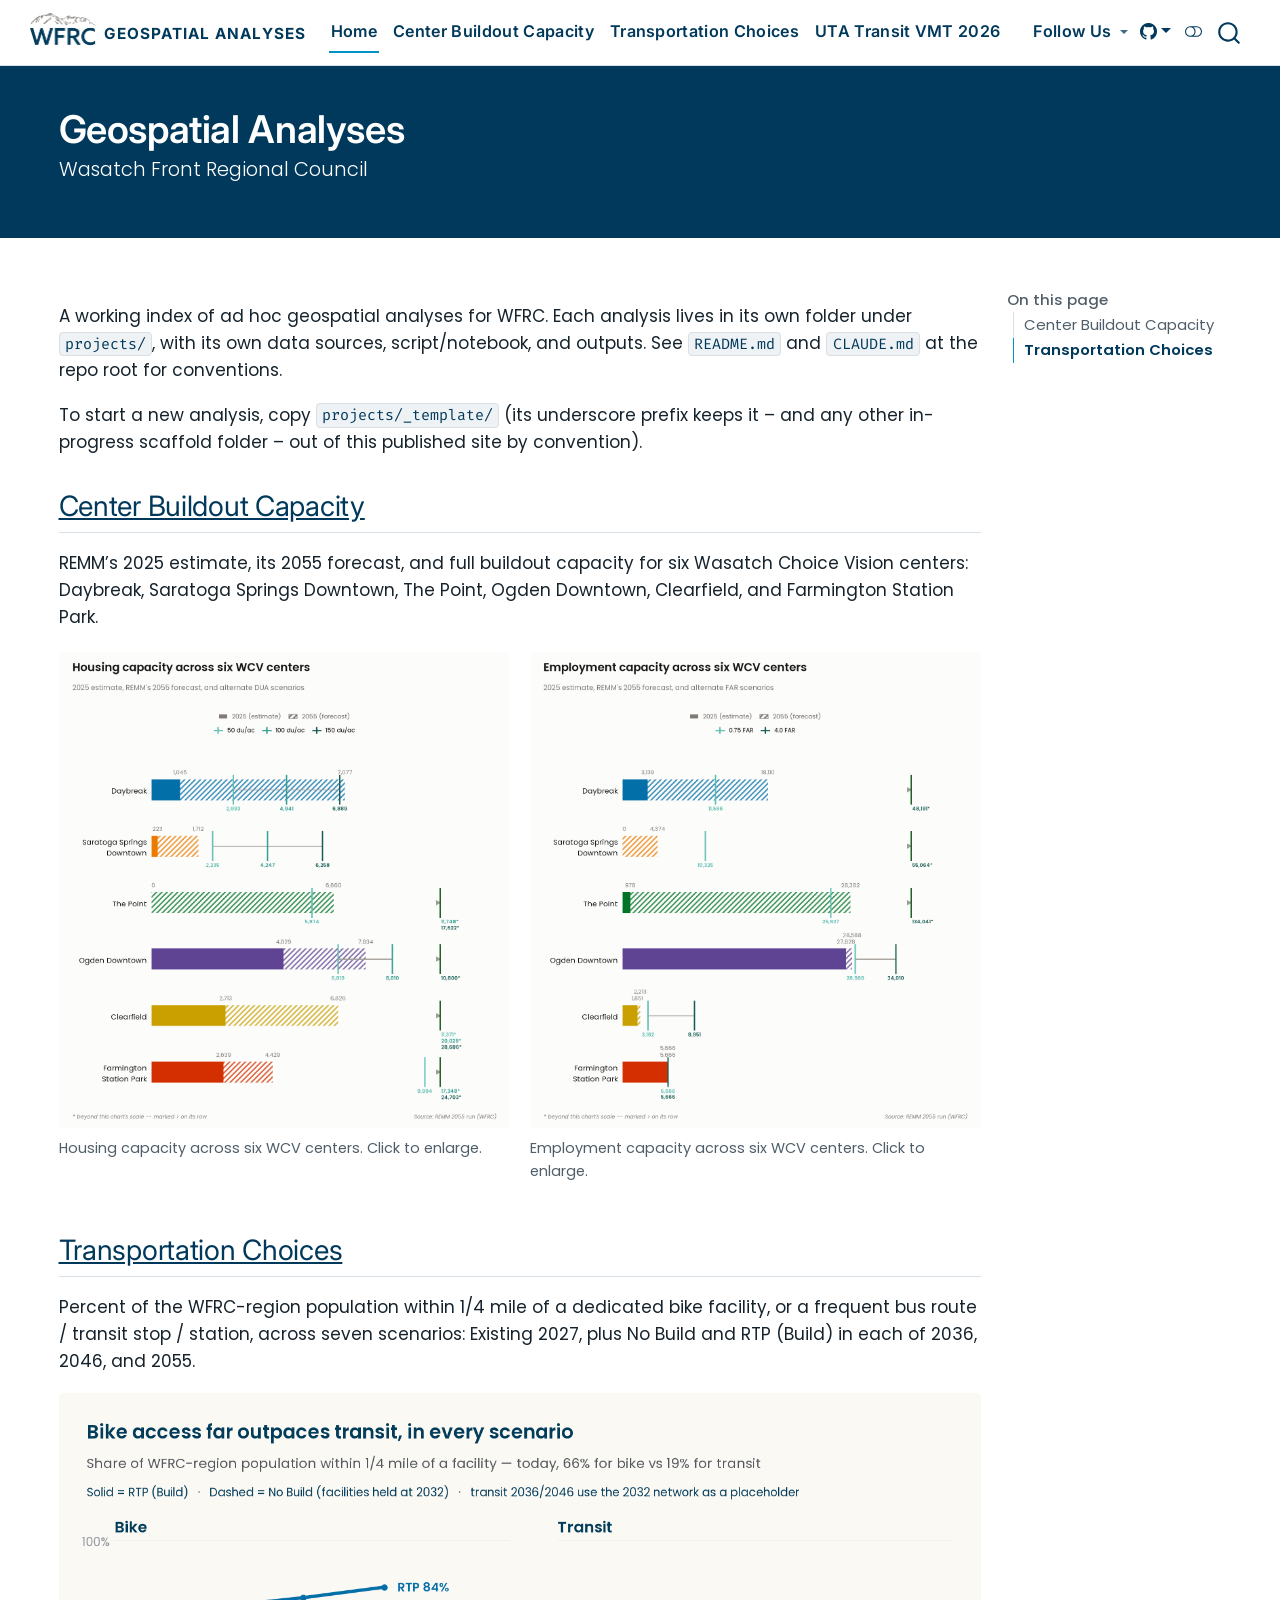
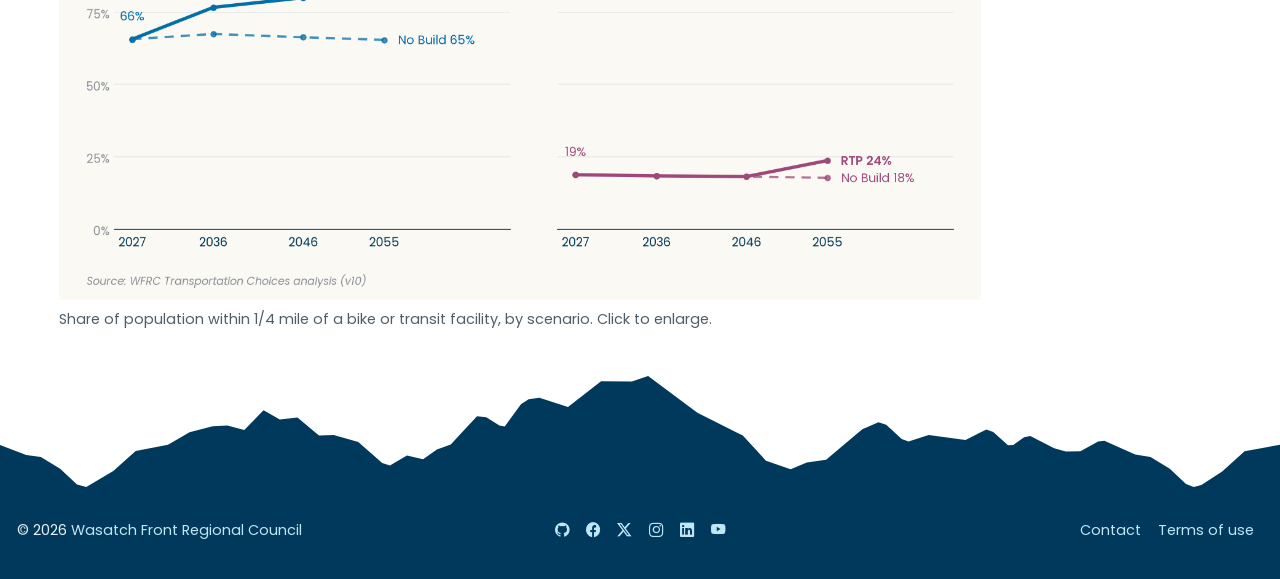
==== commit 20985e22: "add UTA transit VMT 2026 analysis from archived GTFS New project projects/uta-transit-vmt-2026: sche" ====
--- a/docs/index.html
+++ b/docs/index.html
@@ -52,9 +52,9 @@
 <script id="quarto-axe-checker-options" type="text/plain">dHJ1ZQ==</script>
 <script src="site_libs/bootstrap/bootstrap.min.js"></script>
 <link href="site_libs/bootstrap/bootstrap-icons.css" rel="stylesheet">
-<link href="site_libs/bootstrap/bootstrap-ff006f975dc33341e412525101f5d4ea.min.css" rel="stylesheet" append-hash="true" class="quarto-color-scheme" id="quarto-bootstrap" data-mode="light">
-<link href="site_libs/bootstrap/bootstrap-dark-e4f56e0e7ee174d6ec46bd66ddb527f8.min.css" rel="stylesheet" append-hash="true" class="quarto-color-scheme quarto-color-alternate" id="quarto-bootstrap" data-mode="dark">
-<link href="site_libs/bootstrap/bootstrap-ff006f975dc33341e412525101f5d4ea.min.css" rel="stylesheet" append-hash="true" class="quarto-color-scheme-extra" id="quarto-bootstrap" data-mode="light">
+<link href="site_libs/bootstrap/bootstrap-037588347e6c9b638878bbe259ea3e76.min.css" rel="stylesheet" append-hash="true" class="quarto-color-scheme" id="quarto-bootstrap" data-mode="light">
+<link href="site_libs/bootstrap/bootstrap-dark-b97d910aff66f2024c61e2e34e712f74.min.css" rel="stylesheet" append-hash="true" class="quarto-color-scheme quarto-color-alternate" id="quarto-bootstrap" data-mode="dark">
+<link href="site_libs/bootstrap/bootstrap-037588347e6c9b638878bbe259ea3e76.min.css" rel="stylesheet" append-hash="true" class="quarto-color-scheme-extra" id="quarto-bootstrap" data-mode="light">
 <script src="site_libs/quarto-contrib/glightbox/glightbox.min.js"></script>
 <link href="site_libs/quarto-contrib/glightbox/glightbox.min.css" rel="stylesheet">
 <link href="site_libs/quarto-contrib/glightbox/lightbox.css" rel="stylesheet">
@@ -85,23 +85,22 @@
     "search-label": "Search"
   }
 }</script>
-<style>html{ scroll-behavior: smooth; }</style>
 
 
 <meta property="og:title" content="Geospatial Analyses">
 <meta property="og:description" content="Wasatch Front Regional Council">
-<meta property="og:image" content="https://wfrcanalytics.github.io/GIS-adhoc-analyses/projects/center-buildout-capacity/output/housing_buildout.png">
+<meta property="og:image" content="https://wfrcanalytics.github.io/GIS-adhoc-analyses/_extensions/WFRCAnalytics/wfrc-brand/assets/social/wfrc-card.png">
 <meta property="og:site_name" content="Geospatial Analyses">
-<meta property="og:image:alt" content="Housing capacity across six WCV centers. Click to enlarge.">
-<meta property="og:image:height" content="1403">
-<meta property="og:image:width" content="1330">
+<meta property="og:image:alt" content="Wasatch Front Regional Council">
+<meta property="og:image:height" content="630">
+<meta property="og:image:width" content="1200">
 <meta name="twitter:title" content="Geospatial Analyses">
 <meta name="twitter:description" content="Wasatch Front Regional Council">
-<meta name="twitter:image" content="https://wfrcanalytics.github.io/GIS-adhoc-analyses/projects/center-buildout-capacity/output/housing_buildout.png">
+<meta name="twitter:image" content="https://wfrcanalytics.github.io/GIS-adhoc-analyses/_extensions/WFRCAnalytics/wfrc-brand/assets/social/wfrc-card.png">
+<meta name="twitter:image:alt" content="Wasatch Front Regional Council">
 <meta name="twitter:creator" content="@wasatchcouncil">
 <meta name="twitter:site" content="@wasatchcouncil">
 <meta name="twitter:card" content="summary_large_image">
-<meta name="twitter:image:alt" content="Housing capacity across six WCV centers. Click to enlarge.">
 </head>
 
 <body class="nav-fixed quarto-light"><a id="quarto-skip-link" class="visually-hidden-focusable" href="#quarto-document-content">Skip to main content</a><script id="quarto-html-before-body" type="application/javascript">
@@ -315,6 +314,10 @@
   <li class="nav-item">
     <a class="nav-link" href="./projects/transportation-choices/index.html"> 
 <span class="menu-text">Transportation Choices</span></a>
+  </li>  
+  <li class="nav-item">
+    <a class="nav-link" href="./projects/uta-transit-vmt-2026/index.html"> 
+<span class="menu-text">UTA Transit VMT 2026</span></a>
   </li>  
 </ul>
             <ul class="navbar-nav navbar-nav-scroll ms-auto">
@@ -1164,5 +1167,4 @@
 
 
 
-<script src="site_libs/quarto-html/zenscroll-min.js"></script>
 </body></html>
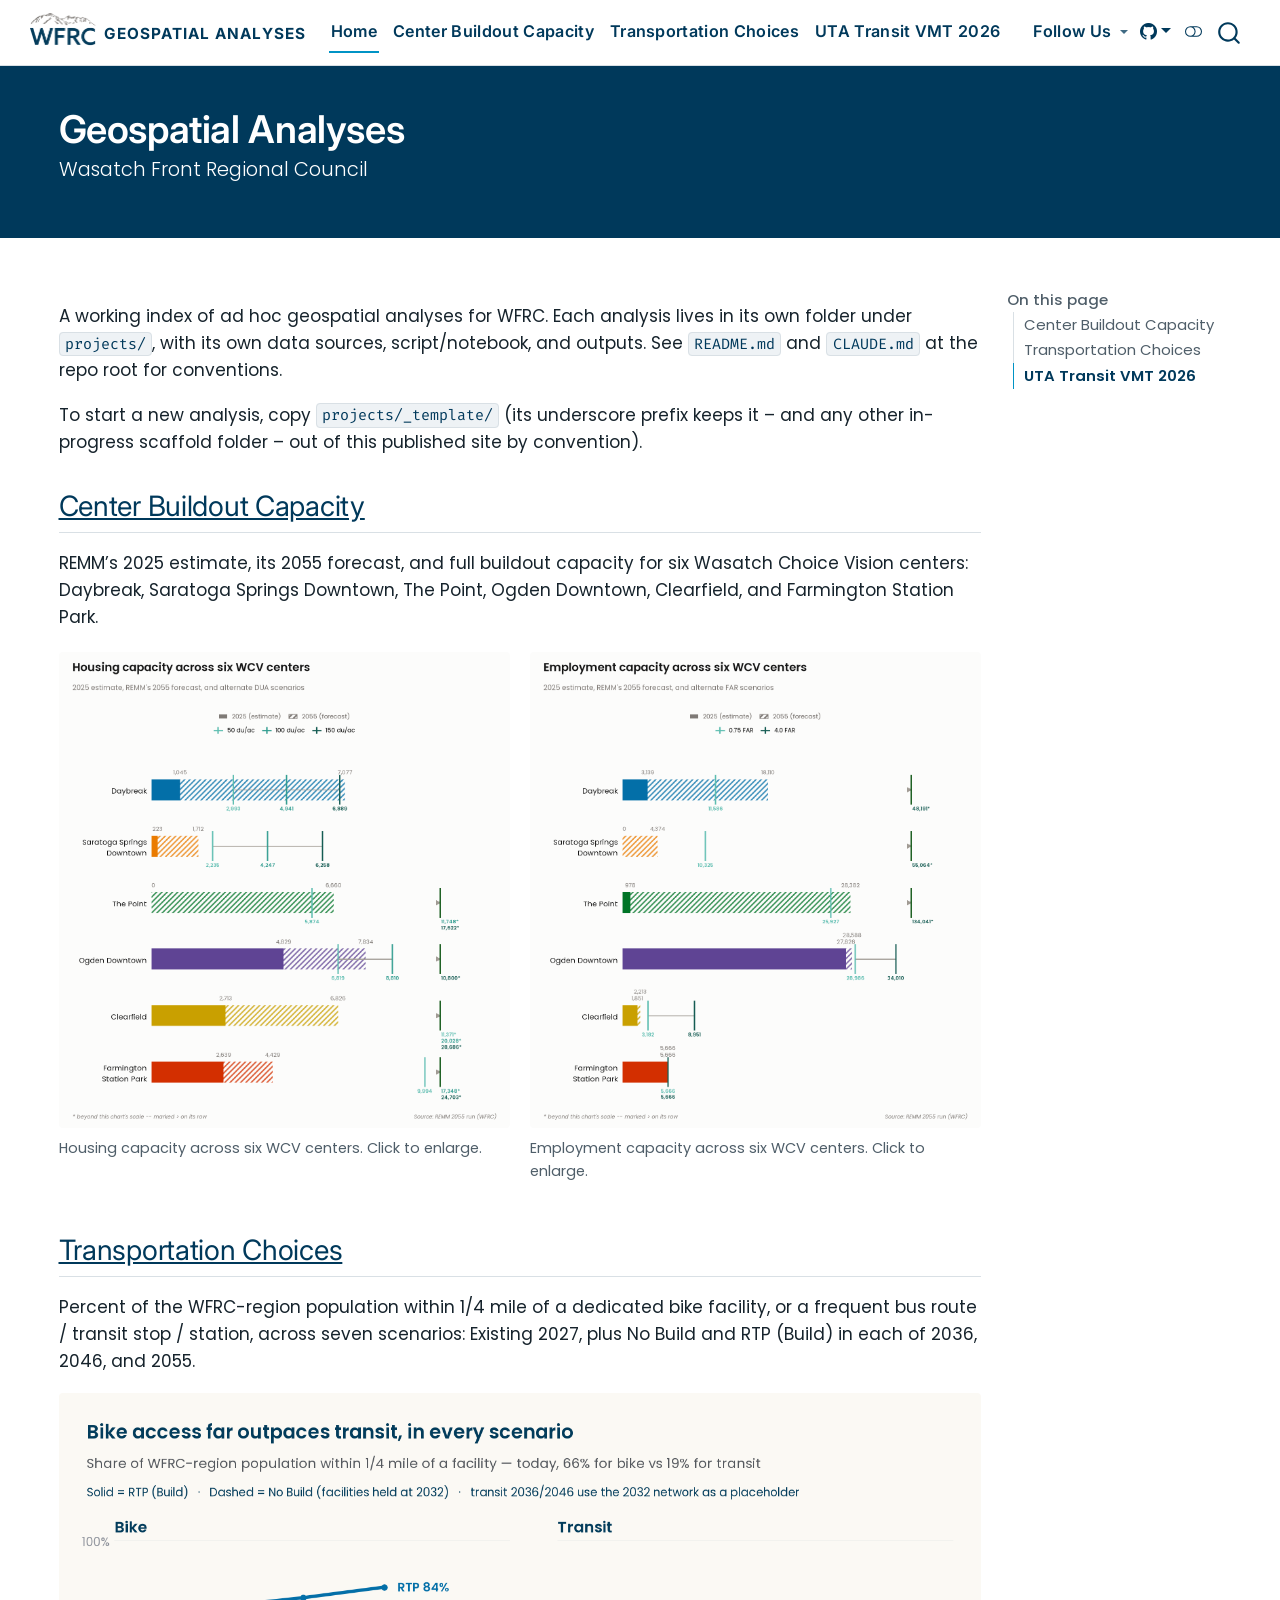
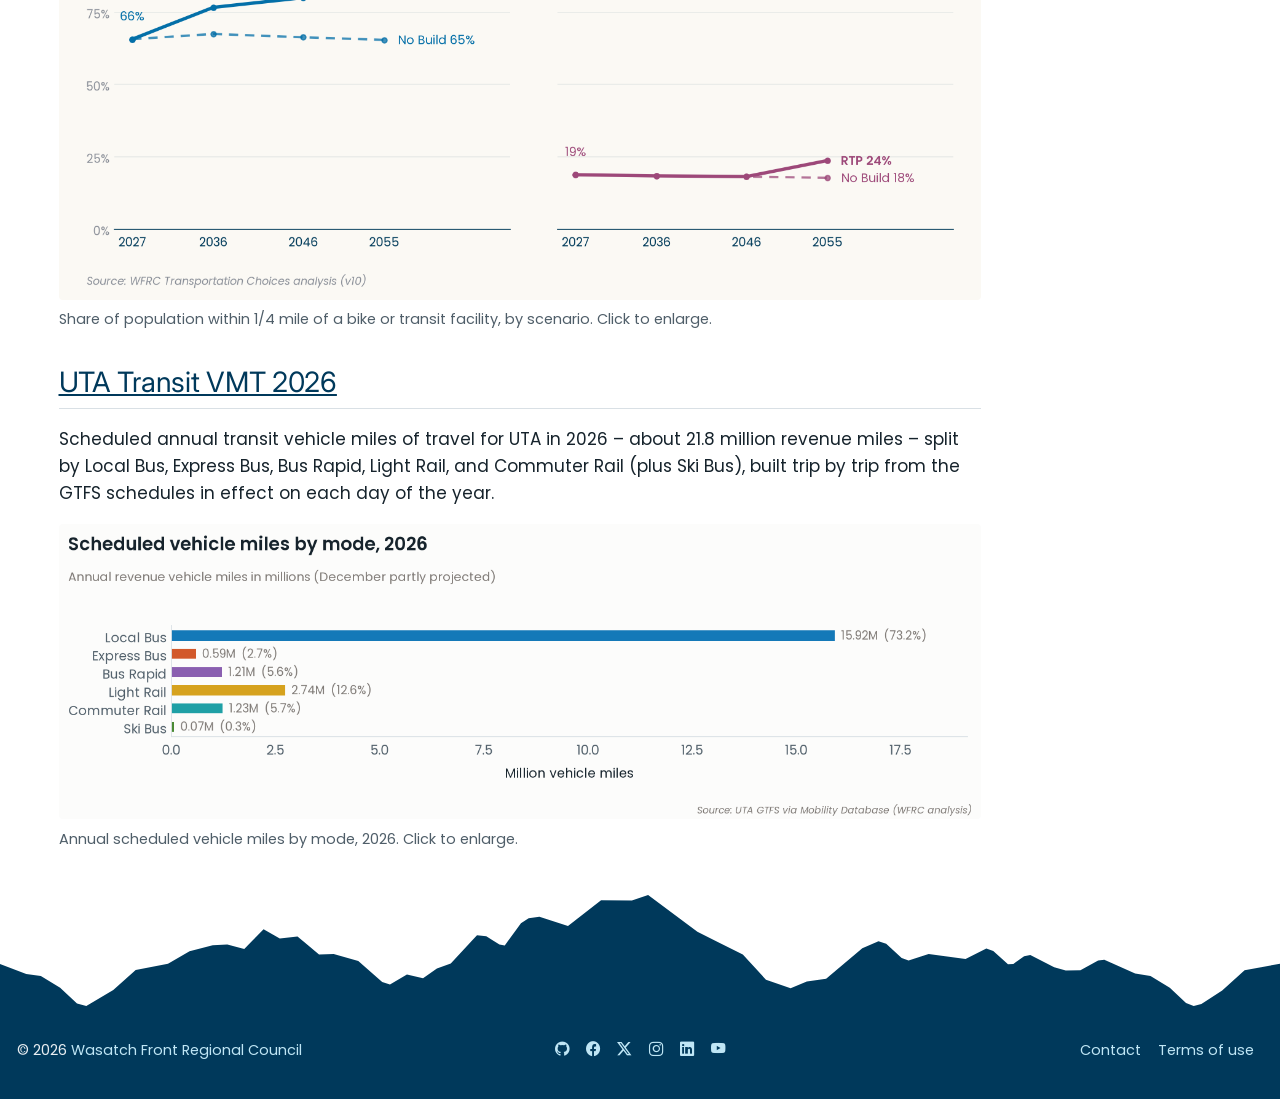
==== commit 80764a77: "add UTA transit VMT to root index and document the step - root index.qmd: new section with annual-by" ====
--- a/docs/index.html
+++ b/docs/index.html
@@ -406,6 +406,7 @@
   <ul>
   <li><a href="#center-buildout-capacity" id="toc-center-buildout-capacity" class="nav-link active" data-scroll-target="#center-buildout-capacity">Center Buildout Capacity</a></li>
   <li><a href="#transportation-choices" id="toc-transportation-choices" class="nav-link" data-scroll-target="#transportation-choices">Transportation Choices</a></li>
+  <li><a href="#uta-transit-vmt-2026" id="toc-uta-transit-vmt-2026" class="nav-link" data-scroll-target="#uta-transit-vmt-2026">UTA Transit VMT 2026</a></li>
   </ul>
 </nav>
     </div>
@@ -450,6 +451,16 @@
 <figure class="figure">
 <p><a href="projects/transportation-choices/output/region_pct.png" class="lightbox" data-gallery="transportation-choices" title="Share of population within 1/4 mile of a bike or transit facility, by scenario. Click to enlarge."><img src="projects/transportation-choices/output/region_pct.png" class="img-fluid figure-img" alt="Share of population within 1/4 mile of a bike or transit facility, by scenario. Click to enlarge."></a></p>
 <figcaption>Share of population within 1/4 mile of a bike or transit facility, by scenario. Click to enlarge.</figcaption>
+</figure>
+</div>
+</section>
+<section id="uta-transit-vmt-2026" class="level2">
+<h2 class="anchored" data-anchor-id="uta-transit-vmt-2026"><a href="./projects/uta-transit-vmt-2026/index.html">UTA Transit VMT 2026</a></h2>
+<p>Scheduled annual transit vehicle miles of travel for UTA in 2026 – about 21.8 million revenue miles – split by Local Bus, Express Bus, Bus Rapid, Light Rail, and Commuter Rail (plus Ski Bus), built trip by trip from the GTFS schedules in effect on each day of the year.</p>
+<div class="quarto-figure quarto-figure-center">
+<figure class="figure">
+<p><a href="projects/uta-transit-vmt-2026/output/annual_vmt_by_mode.png" class="lightbox" data-gallery="uta-transit-vmt-2026" title="Annual scheduled vehicle miles by mode, 2026. Click to enlarge."><img src="projects/uta-transit-vmt-2026/output/annual_vmt_by_mode.png" class="img-fluid figure-img" alt="Annual scheduled vehicle miles by mode, 2026. Click to enlarge."></a></p>
+<figcaption>Annual scheduled vehicle miles by mode, 2026. Click to enlarge.</figcaption>
 </figure>
 </div>
 
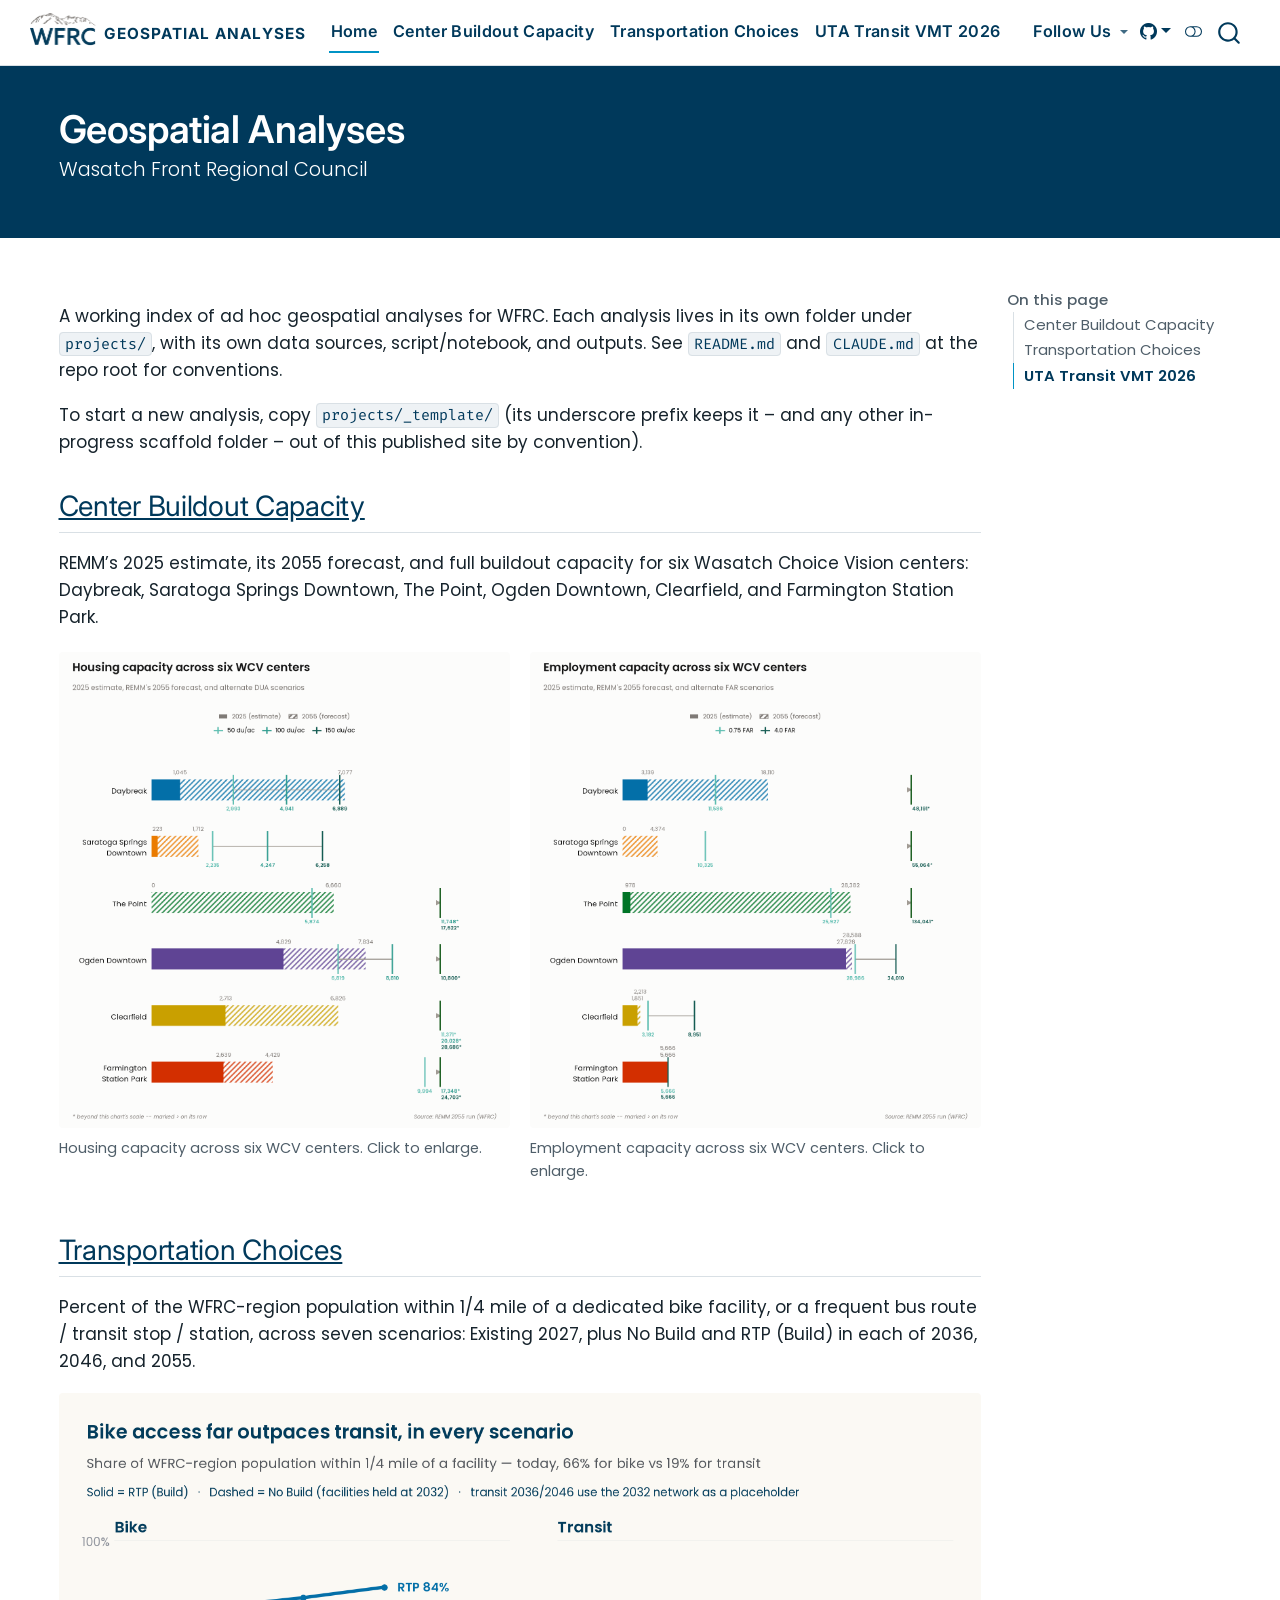
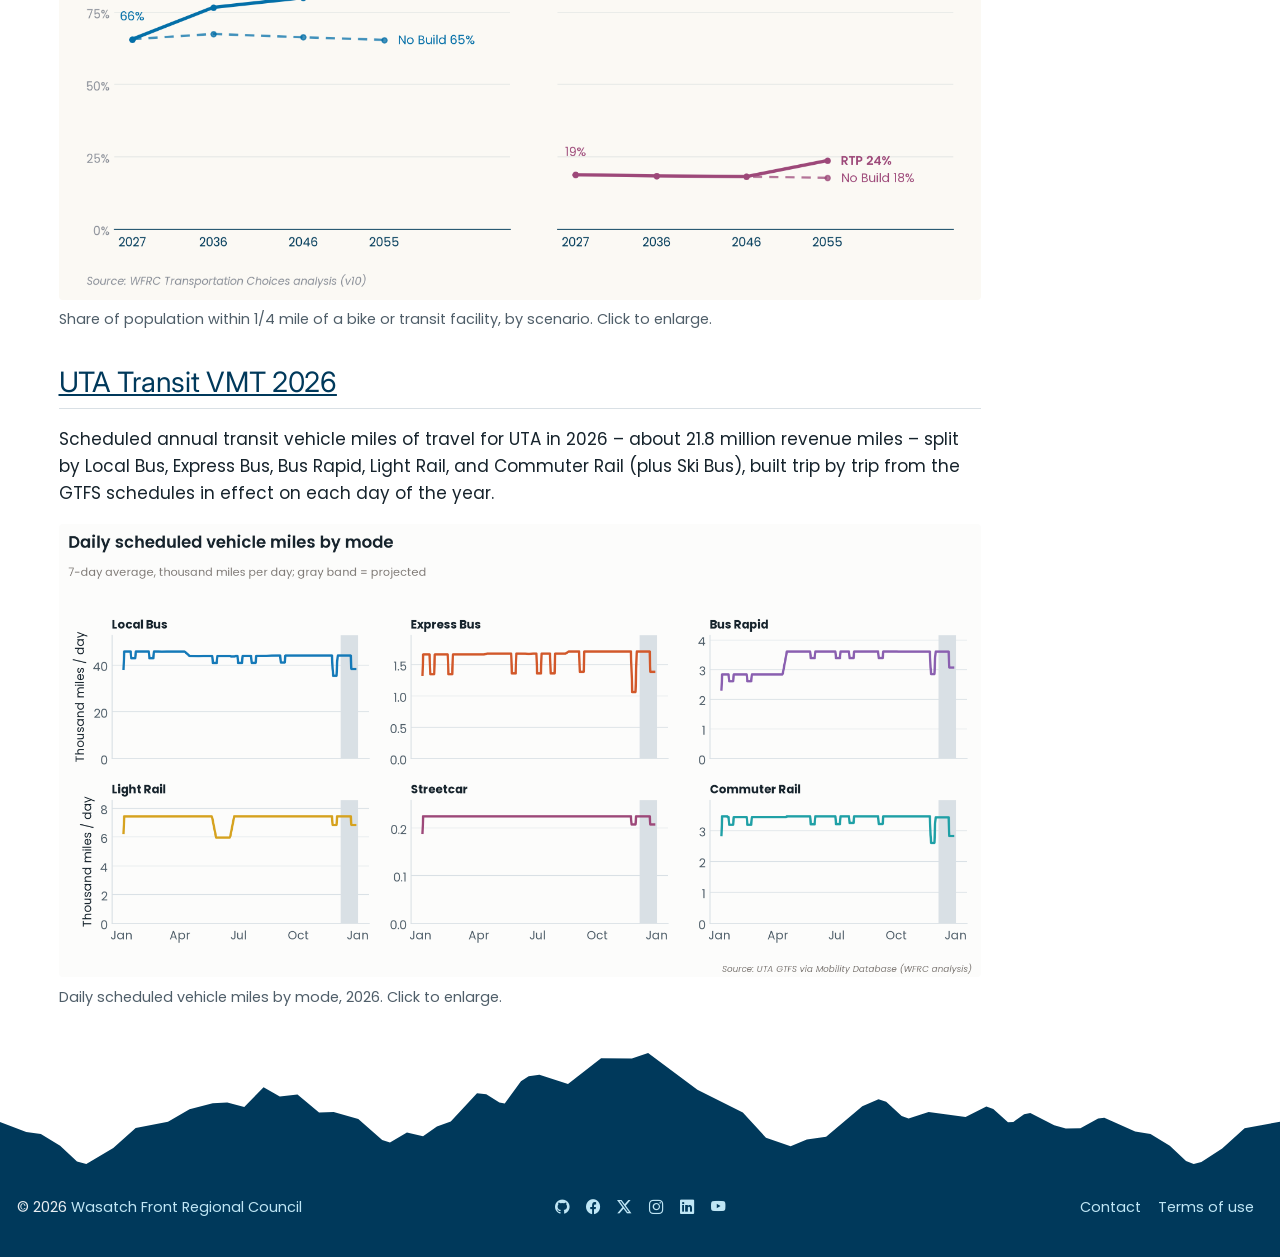
==== commit ff5adddc: "use daily VMT chart as UTA transit VMT preview image Recolor Streetcar to avoid clashing with Expres" ====
--- a/docs/index.html
+++ b/docs/index.html
@@ -459,8 +459,8 @@
 <p>Scheduled annual transit vehicle miles of travel for UTA in 2026 – about 21.8 million revenue miles – split by Local Bus, Express Bus, Bus Rapid, Light Rail, and Commuter Rail (plus Ski Bus), built trip by trip from the GTFS schedules in effect on each day of the year.</p>
 <div class="quarto-figure quarto-figure-center">
 <figure class="figure">
-<p><a href="projects/uta-transit-vmt-2026/output/annual_vmt_by_mode.png" class="lightbox" data-gallery="uta-transit-vmt-2026" title="Annual scheduled vehicle miles by mode, 2026. Click to enlarge."><img src="projects/uta-transit-vmt-2026/output/annual_vmt_by_mode.png" class="img-fluid figure-img" alt="Annual scheduled vehicle miles by mode, 2026. Click to enlarge."></a></p>
-<figcaption>Annual scheduled vehicle miles by mode, 2026. Click to enlarge.</figcaption>
+<p><a href="projects/uta-transit-vmt-2026/output/daily_vmt_by_mode.png" class="lightbox" data-gallery="uta-transit-vmt-2026" title="Daily scheduled vehicle miles by mode, 2026. Click to enlarge."><img src="projects/uta-transit-vmt-2026/output/daily_vmt_by_mode.png" class="img-fluid figure-img" alt="Daily scheduled vehicle miles by mode, 2026. Click to enlarge."></a></p>
+<figcaption>Daily scheduled vehicle miles by mode, 2026. Click to enlarge.</figcaption>
 </figure>
 </div>
 
